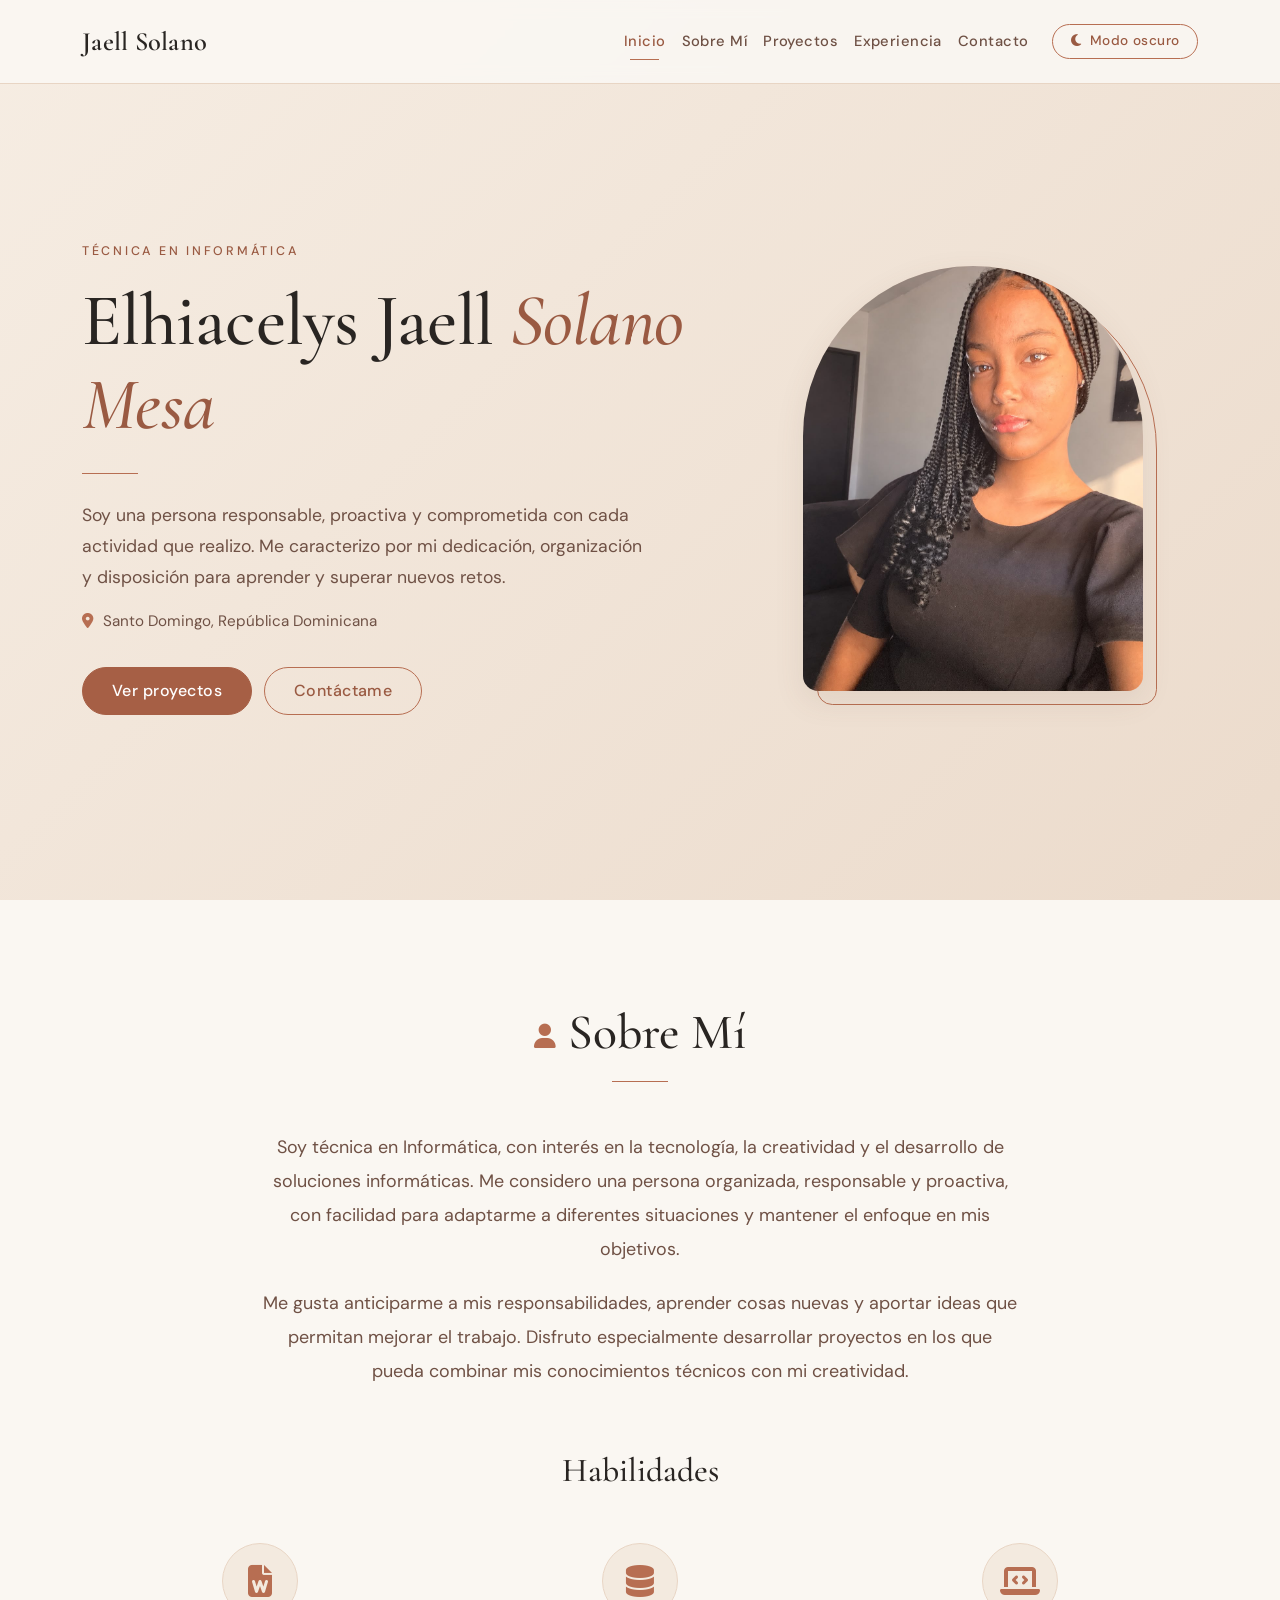
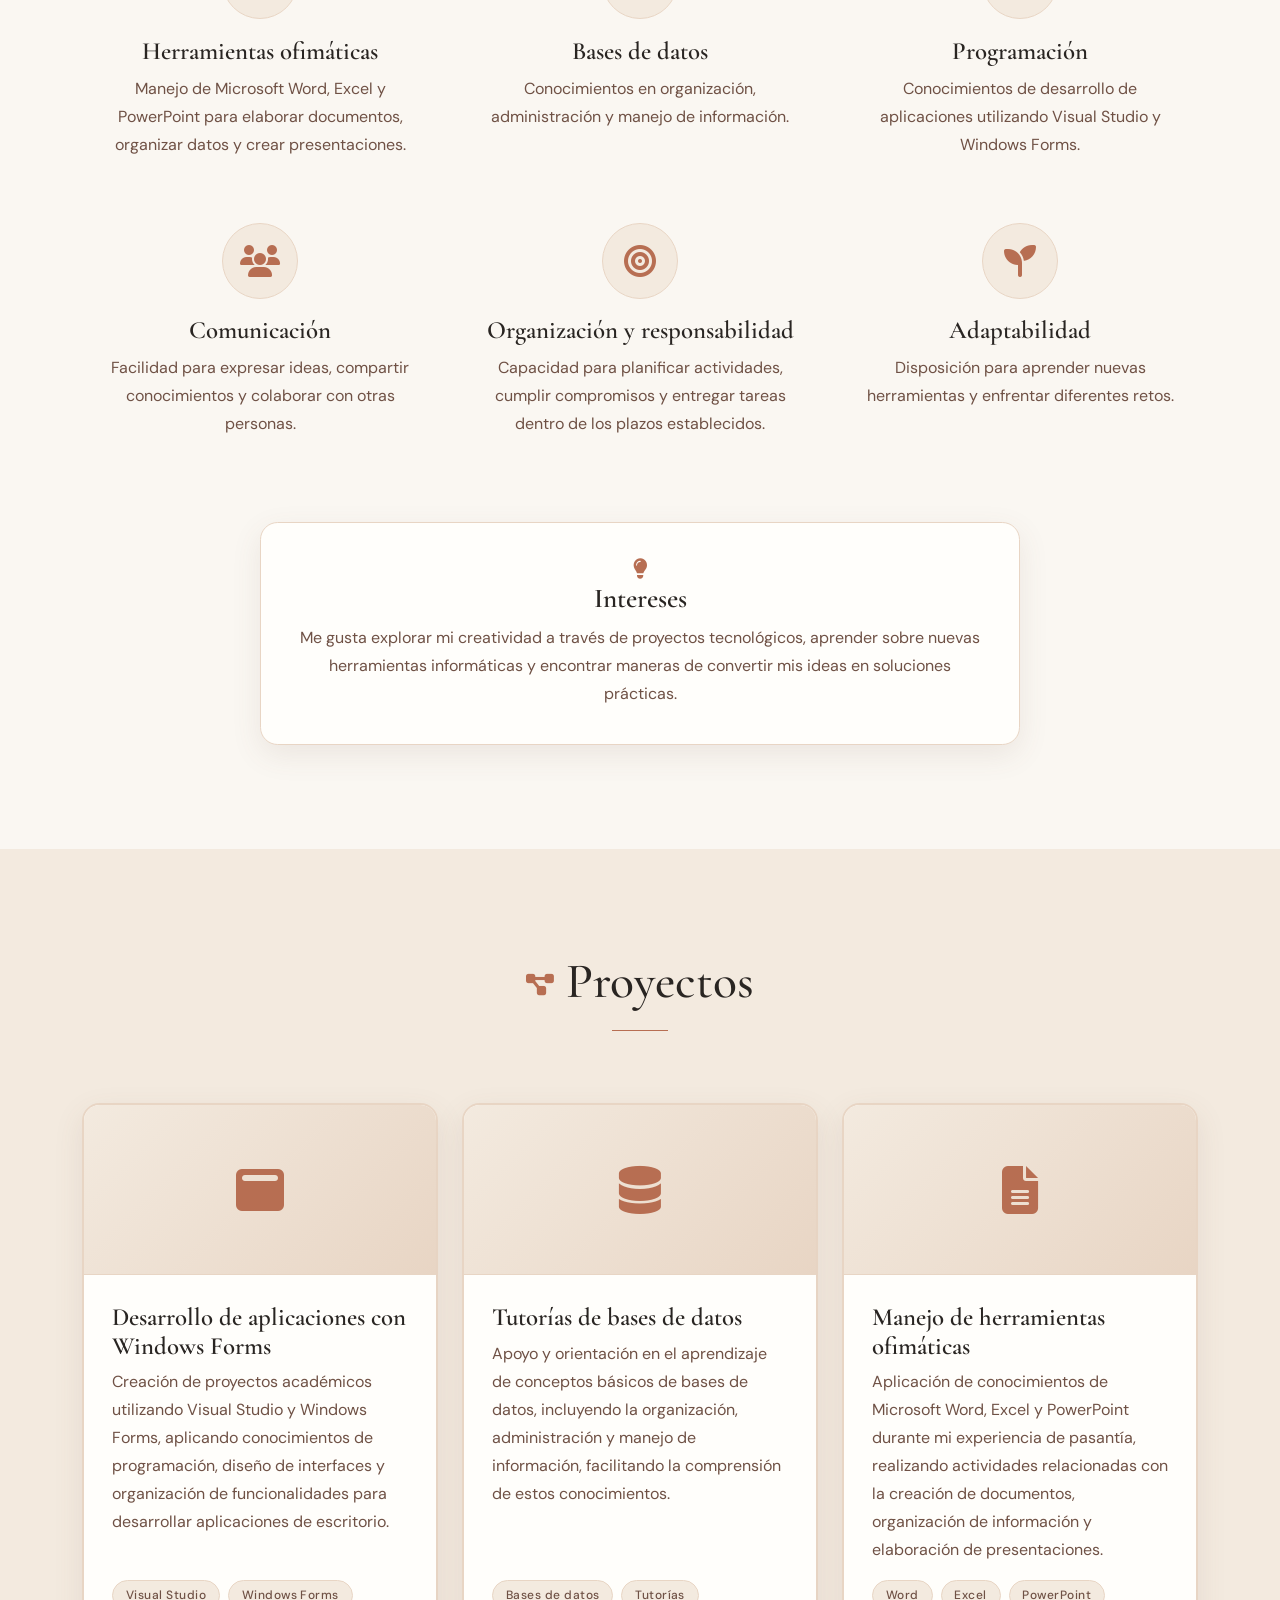
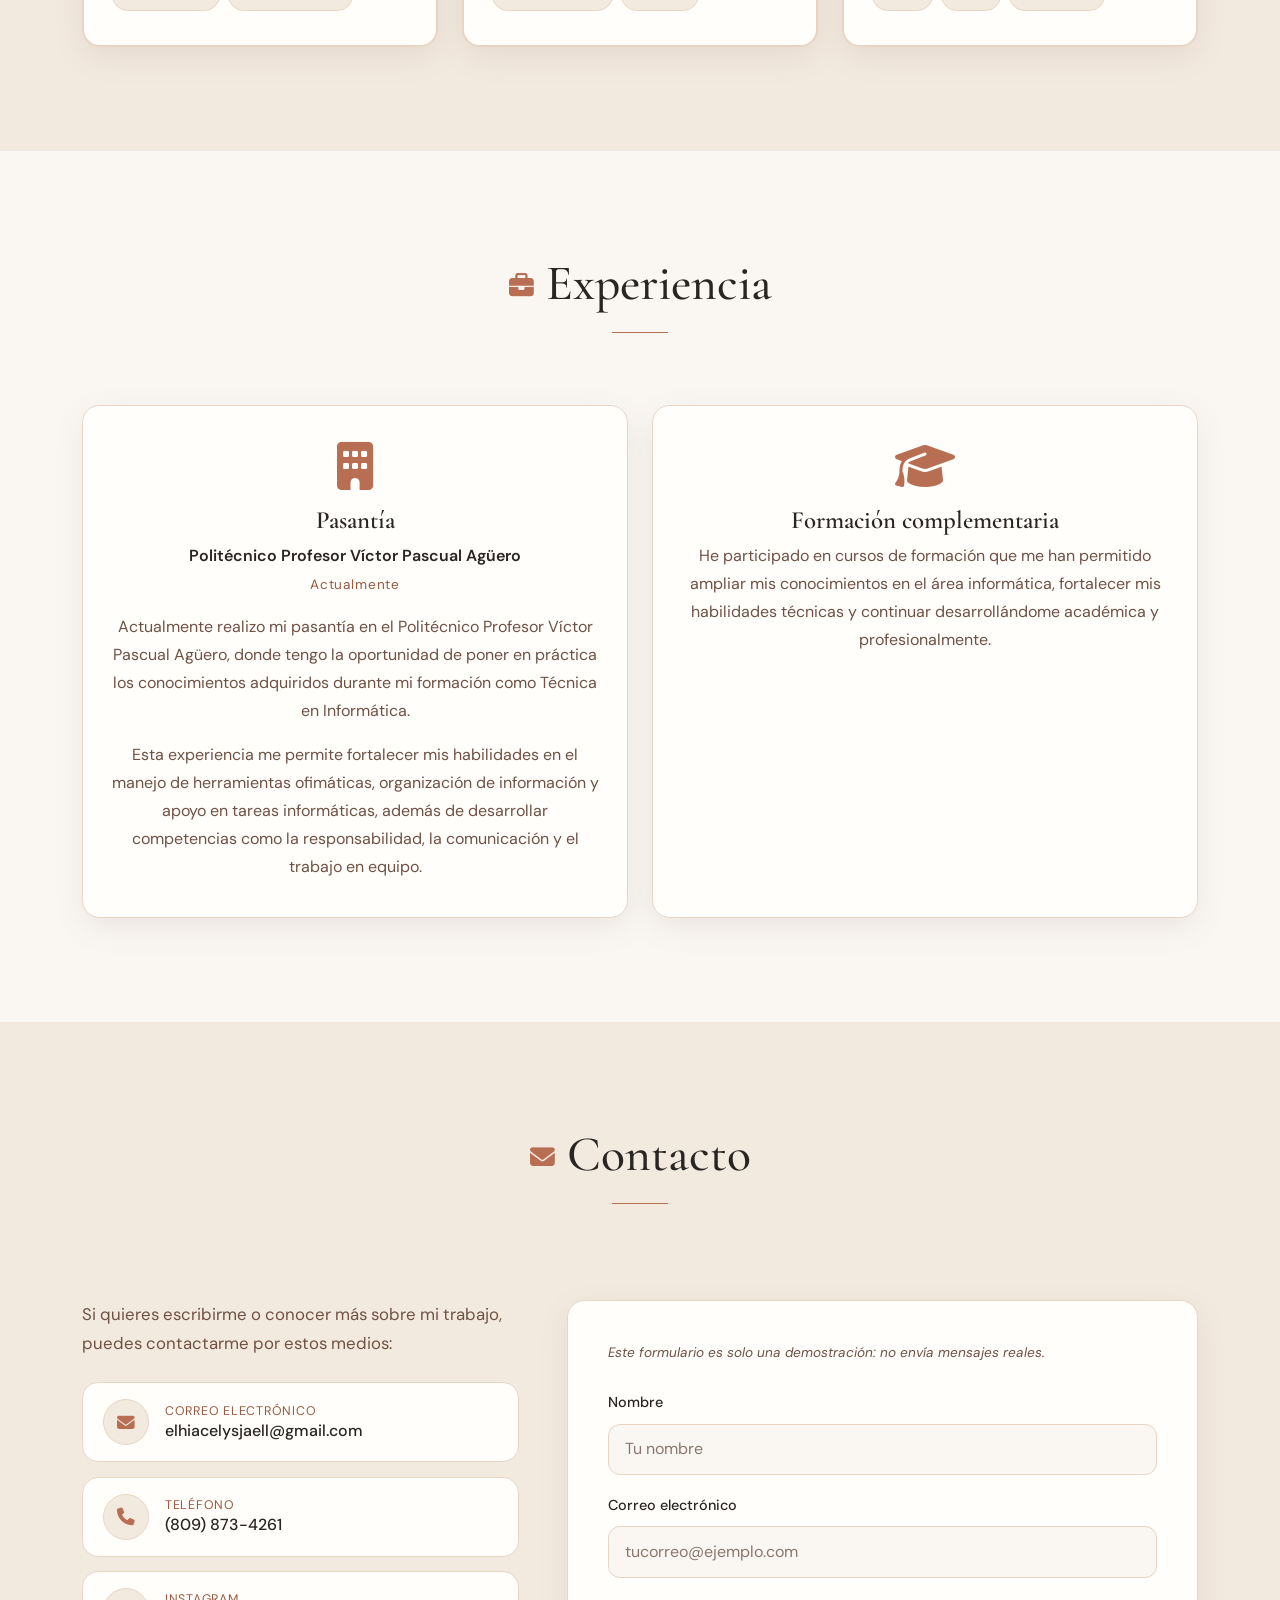
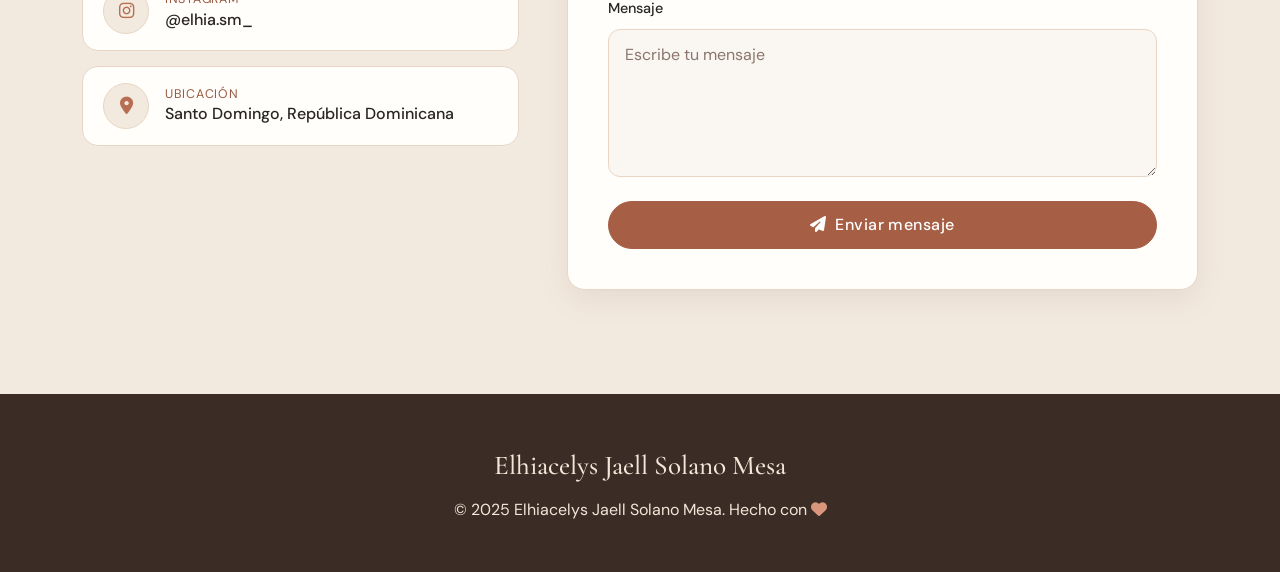
==== index.html @ 8a250f87 "Add files via upload" ====
<!DOCTYPE html>
<html lang="es">
  <head>
    <meta charset="UTF-8" />
    <meta name="viewport" content="width=device-width, initial-scale=1" />
    <title>Elhiacelys Jaell Solano Mesa | Técnica en Informática</title>
    <meta
      name="description"
      content="Portafolio de Elhiacelys Jaell Solano Mesa, Técnica en Informática de Santo Domingo, República Dominicana. Conoce mis habilidades, proyectos y experiencia."
    />
    <meta
      name="keywords"
      content="Elhiacelys Jaell Solano Mesa, Técnica en Informática, portafolio, Santo Domingo, República Dominicana, ofimática, bases de datos, Windows Forms"
    />
    <meta name="author" content="Elhiacelys Jaell Solano Mesa" />
    <meta name="theme-color" content="#FAF7F2" id="themeColorMeta" />
    <meta
      property="og:title"
      content="Elhiacelys Jaell Solano Mesa | Técnica en Informática"
    />
    <meta
      property="og:description"
      content="Mi portafolio: habilidades, proyectos y experiencia en Informática."
    />
    <meta property="og:type" content="website" />
    <meta property="og:locale" content="es_DO" />
    <link
      rel="icon"
      href="data:image/svg+xml,<svg xmlns=%22http://www.w3.org/2000/svg%22 viewBox=%220 0 100 100%22><text y=%22.9em%22 font-size=%2290%22> </text></svg>"
    />

    <!-- Google Fonts: Cormorant Garamond (títulos) y DM Sans (textos) -->
    <link rel="preconnect" href="https://fonts.googleapis.com" />
    <link rel="preconnect" href="https://fonts.gstatic.com" crossorigin />
    <link
      href="https://fonts.googleapis.com/css2?family=Cormorant+Garamond:ital,wght@0,400;0,500;0,600;0,700;1,400;1,500&family=DM+Sans:wght@400;500;600&display=swap"
      rel="stylesheet"
    />

    <!-- Bootstrap 5.3.3 -->
    <link
      href="https://cdn.jsdelivr.net/npm/bootstrap@5.3.3/dist/css/bootstrap.min.css"
      rel="stylesheet"
    />
    <!-- Font Awesome 6.5.1 -->
    <link
      rel="stylesheet"
      href="https://cdnjs.cloudflare.com/ajax/libs/font-awesome/6.5.1/css/all.min.css"
    />
    <!-- Estilos propios -->
    <link rel="stylesheet" href="style.css" />
  </head>
  <body>
    <a class="skip-link" href="#contenido">Saltar al contenido</a>

    <!-- NAVBAR -->
    <nav
      class="navbar navbar-expand-lg bg-light fixed-top"
      aria-label="Navegación principal"
    >
      <div class="container">
        <a class="navbar-brand" href="#inicio">Jaell Solano</a>
        <button
          class="navbar-toggler"
          type="button"
          data-bs-toggle="collapse"
          data-bs-target="#menuPrincipal"
          aria-controls="menuPrincipal"
          aria-expanded="false"
          aria-label="Abrir o cerrar el menú"
        >
          <span class="navbar-toggler-icon"></span>
        </button>
        <div class="collapse navbar-collapse" id="menuPrincipal">
          <ul class="navbar-nav ms-auto align-items-lg-center">
            <li class="nav-item">
              <a class="nav-link" href="#inicio">Inicio</a>
            </li>
            <li class="nav-item">
              <a class="nav-link" href="#sobre-mi">Sobre Mí</a>
            </li>
            <li class="nav-item">
              <a class="nav-link" href="#proyectos">Proyectos</a>
            </li>
            <li class="nav-item">
              <a class="nav-link" href="#experiencia">Experiencia</a>
            </li>
            <li class="nav-item">
              <a class="nav-link" href="#contacto">Contacto</a>
            </li>
            <li class="nav-item ms-lg-3 mt-2 mt-lg-0">
              <button
                id="themeToggle"
                class="btn btn-outline-primary btn-sm"
                type="button"
                aria-label="Cambiar entre modo claro y oscuro"
                aria-pressed="false"
              >
                <i class="fa-solid fa-moon" aria-hidden="true"></i>
                <span class="ms-1" id="themeToggleText">Modo oscuro</span>
              </button>
            </li>
          </ul>
        </div>
      </div>
    </nav>

    <main id="contenido">
      <!-- INICIO -->
      <header id="inicio" class="hero vh-100 d-flex align-items-center">
        <div class="container">
          <div class="row align-items-center gy-5">
            <div class="col-lg-7 order-2 order-lg-1 text-center text-lg-start">
              <p class="eyebrow fade-in-up">Técnica en Informática</p>
              <h1 class="hero-title fade-in-up delay-1">
                Elhiacelys Jaell <span class="title-accent">Solano Mesa</span>
              </h1>
              <span
                class="divider fade-in-up delay-1"
                aria-hidden="true"
              ></span>
              <p class="hero-text fade-in-up delay-2">
                Soy una persona responsable, proactiva y comprometida con cada
                actividad que realizo. Me caracterizo por mi dedicación,
                organización y disposición para aprender y superar nuevos retos.
              </p>
              <p class="hero-location fade-in-up delay-2">
                <i
                  class="fa-solid fa-location-dot text-primary"
                  aria-hidden="true"
                ></i>
                Santo Domingo, República Dominicana
              </p>
              <div class="hero-actions fade-in-up delay-3">
                <a href="#proyectos" class="btn btn-primary">Ver proyectos</a>
                <a href="#contacto" class="btn btn-outline-primary"
                  >Contáctame</a
                >
              </div>
            </div>
            <div
              class="col-lg-5 order-1 order-lg-2 d-flex justify-content-center"
            >
              <div class="photo-frame fade-in-up delay-1">
                <img
                  src="mi-foto.png"
                  alt="Fotografía de Elhiacelys Jaell Solano Mesa, Técnica en Informática"
                  class="hero-photo"
                  fetchpriority="high"
                />
              </div>
            </div>
          </div>
        </div>
      </header>

      <!-- SOBRE MÍ -->
      <section
        id="sobre-mi"
        class="section bg-light"
        aria-labelledby="titulo-sobre-mi"
      >
        <div class="container">
          <div class="section-head text-center reveal">
            <h2 id="titulo-sobre-mi" class="section-title">
              <i
                class="fa-solid fa-user title-icon text-primary"
                aria-hidden="true"
              ></i
              >Sobre Mí
            </h2>
            <span class="divider mx-auto" aria-hidden="true"></span>
          </div>

          <div class="about-text text-center mx-auto reveal">
            <p>
              Soy técnica en Informática, con interés en la tecnología, la
              creatividad y el desarrollo de soluciones informáticas. Me
              considero una persona organizada, responsable y proactiva, con
              facilidad para adaptarme a diferentes situaciones y mantener el
              enfoque en mis objetivos.
            </p>
            <p class="mb-0">
              Me gusta anticiparme a mis responsabilidades, aprender cosas
              nuevas y aportar ideas que permitan mejorar el trabajo. Disfruto
              especialmente desarrollar proyectos en los que pueda combinar mis
              conocimientos técnicos con mi creatividad.
            </p>
          </div>

          <h3 class="subsection-title text-center reveal">Habilidades</h3>
          <div class="row g-4">
            <div class="col-md-6 col-lg-4 reveal">
              <div class="feature text-center">
                <span class="feature-icon"
                  ><i
                    class="fa-solid fa-file-word fa-2x text-primary"
                    aria-hidden="true"
                  ></i
                ></span>
                <h4 class="feature-title">Herramientas ofimáticas</h4>
                <p>
                  Manejo de Microsoft Word, Excel y PowerPoint para elaborar
                  documentos, organizar datos y crear presentaciones.
                </p>
              </div>
            </div>
            <div class="col-md-6 col-lg-4 reveal d1">
              <div class="feature text-center">
                <span class="feature-icon"
                  ><i
                    class="fa-solid fa-database fa-2x text-primary"
                    aria-hidden="true"
                  ></i
                ></span>
                <h4 class="feature-title">Bases de datos</h4>
                <p>
                  Conocimientos en organización, administración y manejo de
                  información.
                </p>
              </div>
            </div>
            <div class="col-md-6 col-lg-4 reveal d2">
              <div class="feature text-center">
                <span class="feature-icon"
                  ><i
                    class="fa-solid fa-laptop-code fa-2x text-primary"
                    aria-hidden="true"
                  ></i
                ></span>
                <h4 class="feature-title">Programación</h4>
                <p>
                  Conocimientos de desarrollo de aplicaciones utilizando Visual
                  Studio y Windows Forms.
                </p>
              </div>
            </div>
            <div class="col-md-6 col-lg-4 reveal">
              <div class="feature text-center">
                <span class="feature-icon"
                  ><i
                    class="fa-solid fa-users fa-2x text-primary"
                    aria-hidden="true"
                  ></i
                ></span>
                <h4 class="feature-title">Comunicación</h4>
                <p>
                  Facilidad para expresar ideas, compartir conocimientos y
                  colaborar con otras personas.
                </p>
              </div>
            </div>
            <div class="col-md-6 col-lg-4 reveal d1">
              <div class="feature text-center">
                <span class="feature-icon"
                  ><i
                    class="fa-solid fa-bullseye fa-2x text-primary"
                    aria-hidden="true"
                  ></i
                ></span>
                <h4 class="feature-title">Organización y responsabilidad</h4>
                <p>
                  Capacidad para planificar actividades, cumplir compromisos y
                  entregar tareas dentro de los plazos establecidos.
                </p>
              </div>
            </div>
            <div class="col-md-6 col-lg-4 reveal d2">
              <div class="feature text-center">
                <span class="feature-icon"
                  ><i
                    class="fa-solid fa-seedling fa-2x text-primary"
                    aria-hidden="true"
                  ></i
                ></span>
                <h4 class="feature-title">Adaptabilidad</h4>
                <p>
                  Disposición para aprender nuevas herramientas y enfrentar
                  diferentes retos.
                </p>
              </div>
            </div>
          </div>

          <div class="interests mx-auto text-center reveal">
            <i
              class="fa-solid fa-lightbulb fa-lg text-primary mb-2"
              aria-hidden="true"
            ></i>
            <h3 class="interests-title">Intereses</h3>
            <p class="mb-0">
              Me gusta explorar mi creatividad a través de proyectos
              tecnológicos, aprender sobre nuevas herramientas informáticas y
              encontrar maneras de convertir mis ideas en soluciones prácticas.
            </p>
          </div>
        </div>
      </section>

      <!-- PROYECTOS -->
      <section
        id="proyectos"
        class="section bg-white"
        aria-labelledby="titulo-proyectos"
      >
        <div class="container">
          <div class="section-head text-center reveal">
            <h2 id="titulo-proyectos" class="section-title">
              <i
                class="fa-solid fa-diagram-project title-icon text-primary"
                aria-hidden="true"
              ></i
              >Proyectos
            </h2>
            <span class="divider mx-auto" aria-hidden="true"></span>
          </div>
          <div class="row g-4 mt-2">
            <div class="col-md-6 col-lg-4 reveal">
              <article class="card project-card h-100">
                <div class="project-visual" aria-hidden="true">
                  <i class="fa-solid fa-window-maximize fa-3x text-primary"></i>
                </div>
                <div class="card-body d-flex flex-column">
                  <h3 class="card-title">
                    Desarrollo de aplicaciones con Windows Forms
                  </h3>
                  <p class="card-text">
                    Creación de proyectos académicos utilizando Visual Studio y
                    Windows Forms, aplicando conocimientos de programación,
                    diseño de interfaces y organización de funcionalidades para
                    desarrollar aplicaciones de escritorio.
                  </p>
                  <p class="mb-0 mt-auto">
                    <span class="tech-badge">Visual Studio</span>
                    <span class="tech-badge">Windows Forms</span>
                  </p>
                </div>
              </article>
            </div>
            <div class="col-md-6 col-lg-4 reveal d1">
              <article class="card project-card h-100">
                <div class="project-visual" aria-hidden="true">
                  <i class="fa-solid fa-database fa-3x text-primary"></i>
                </div>
                <div class="card-body d-flex flex-column">
                  <h3 class="card-title">Tutorías de bases de datos</h3>
                  <p class="card-text">
                    Apoyo y orientación en el aprendizaje de conceptos básicos
                    de bases de datos, incluyendo la organización,
                    administración y manejo de información, facilitando la
                    comprensión de estos conocimientos.
                  </p>
                  <p class="mb-0 mt-auto">
                    <span class="tech-badge">Bases de datos</span>
                    <span class="tech-badge">Tutorías</span>
                  </p>
                </div>
              </article>
            </div>
            <div class="col-md-6 col-lg-4 reveal d2">
              <article class="card project-card h-100">
                <div class="project-visual" aria-hidden="true">
                  <i class="fa-solid fa-file-lines fa-3x text-primary"></i>
                </div>
                <div class="card-body d-flex flex-column">
                  <h3 class="card-title">Manejo de herramientas ofimáticas</h3>
                  <p class="card-text">
                    Aplicación de conocimientos de Microsoft Word, Excel y
                    PowerPoint durante mi experiencia de pasantía, realizando
                    actividades relacionadas con la creación de documentos,
                    organización de información y elaboración de presentaciones.
                  </p>
                  <p class="mb-0 mt-auto">
                    <span class="tech-badge">Word</span>
                    <span class="tech-badge">Excel</span>
                    <span class="tech-badge">PowerPoint</span>
                  </p>
                </div>
              </article>
            </div>
          </div>
        </div>
      </section>

      <!-- EXPERIENCIA -->
      <section
        id="experiencia"
        class="section bg-light"
        aria-labelledby="titulo-experiencia"
      >
        <div class="container">
          <div class="section-head text-center reveal">
            <h2 id="titulo-experiencia" class="section-title">
              <i
                class="fa-solid fa-briefcase title-icon text-primary"
                aria-hidden="true"
              ></i
              >Experiencia
            </h2>
            <span class="divider mx-auto" aria-hidden="true"></span>
          </div>
          <div class="row g-4 mt-2 justify-content-center">
            <div class="col-md-6 reveal">
              <article class="card exp-card h-100 text-center">
                <div class="card-body">
                  <i
                    class="fa-solid fa-building fa-3x text-primary mb-3"
                    aria-hidden="true"
                  ></i>
                  <h3 class="card-title">Pasantía</h3>
                  <p class="exp-company">
                    Politécnico Profesor Víctor Pascual Agüero
                  </p>
                  <p class="exp-date">Actualmente</p>
                  <p class="card-text">
                    Actualmente realizo mi pasantía en el Politécnico Profesor
                    Víctor Pascual Agüero, donde tengo la oportunidad de poner
                    en práctica los conocimientos adquiridos durante mi
                    formación como Técnica en Informática.
                  </p>
                  <p class="card-text mb-0">
                    Esta experiencia me permite fortalecer mis habilidades en el
                    manejo de herramientas ofimáticas, organización de
                    información y apoyo en tareas informáticas, además de
                    desarrollar competencias como la responsabilidad, la
                    comunicación y el trabajo en equipo.
                  </p>
                </div>
              </article>
            </div>
            <div class="col-md-6 reveal d1">
              <article class="card exp-card h-100 text-center">
                <div class="card-body">
                  <i
                    class="fa-solid fa-graduation-cap fa-3x text-primary mb-3"
                    aria-hidden="true"
                  ></i>
                  <h3 class="card-title">Formación complementaria</h3>
                  <p class="card-text mb-0">
                    He participado en cursos de formación que me han permitido
                    ampliar mis conocimientos en el área informática, fortalecer
                    mis habilidades técnicas y continuar desarrollándome
                    académica y profesionalmente.
                  </p>
                </div>
              </article>
            </div>
          </div>
        </div>
      </section>

      <!-- CONTACTO -->
      <section
        id="contacto"
        class="section bg-white"
        aria-labelledby="titulo-contacto"
      >
        <div class="container">
          <div class="section-head text-center reveal">
            <h2 id="titulo-contacto" class="section-title">
              <i
                class="fa-solid fa-envelope title-icon text-primary"
                aria-hidden="true"
              ></i
              >Contacto
            </h2>
            <span class="divider mx-auto" aria-hidden="true"></span>
          </div>
          <div class="row g-5 mt-2 align-items-start">
            <div class="col-lg-5 reveal">
              <p class="contact-intro">
                Si quieres escribirme o conocer más sobre mi trabajo, puedes
                contactarme por estos medios:
              </p>
              <ul class="contact-list list-unstyled">
                <li>
                  <a
                    class="contact-item"
                    href="mailto:elhiacelysjaell@gmail.com"
                  >
                    <span class="contact-icon"
                      ><i
                        class="fa-solid fa-envelope text-primary"
                        aria-hidden="true"
                      ></i
                    ></span>
                    <span class="contact-text">
                      <small>Correo electrónico</small>
                      <strong>elhiacelysjaell@gmail.com</strong>
                    </span>
                  </a>
                </li>
                <li>
                  <a class="contact-item" href="tel:+18098734261">
                    <span class="contact-icon"
                      ><i
                        class="fa-solid fa-phone text-primary"
                        aria-hidden="true"
                      ></i
                    ></span>
                    <span class="contact-text">
                      <small>Teléfono</small>
                      <strong>(809) 873-4261</strong>
                    </span>
                  </a>
                </li>
                <li>
                  <a
                    class="contact-item"
                    href="https://www.instagram.com/elhia.sm_/"
                    target="_blank"
                    rel="noopener noreferrer"
                    aria-label="Instagram @elhia.sm_ (se abre en una pestaña nueva)"
                  >
                    <span class="contact-icon"
                      ><i
                        class="fa-brands fa-instagram text-primary"
                        aria-hidden="true"
                      ></i
                    ></span>
                    <span class="contact-text">
                      <small>Instagram</small>
                      <strong>@elhia.sm_</strong>
                    </span>
                  </a>
                </li>
                <li>
                  <div class="contact-item contact-static">
                    <span class="contact-icon"
                      ><i
                        class="fa-solid fa-location-dot text-primary"
                        aria-hidden="true"
                      ></i
                    ></span>
                    <span class="contact-text">
                      <small>Ubicación</small>
                      <strong>Santo Domingo, República Dominicana</strong>
                    </span>
                  </div>
                </li>
              </ul>
            </div>

            <div class="col-lg-7 reveal d1">
              <form
                id="contactForm"
                class="card form-card"
                novalidate
                aria-label="Formulario de contacto de demostración"
              >
                <p class="form-note">
                  Este formulario es solo una demostración: no envía mensajes
                  reales.
                </p>
                <div class="mb-3">
                  <label for="nombre" class="form-label">Nombre</label>
                  <input
                    type="text"
                    class="form-control"
                    id="nombre"
                    name="nombre"
                    placeholder="Tu nombre"
                    autocomplete="name"
                    required
                  />
                  <div class="invalid-feedback">
                    Por favor, escribe tu nombre.
                  </div>
                </div>
                <div class="mb-3">
                  <label for="correo" class="form-label"
                    >Correo electrónico</label
                  >
                  <input
                    type="email"
                    class="form-control"
                    id="correo"
                    name="correo"
                    placeholder="tucorreo@ejemplo.com"
                    autocomplete="email"
                    required
                  />
                  <div class="invalid-feedback">
                    Por favor, escribe un correo válido.
                  </div>
                </div>
                <div class="mb-4">
                  <label for="mensaje" class="form-label">Mensaje</label>
                  <textarea
                    class="form-control"
                    id="mensaje"
                    name="mensaje"
                    rows="5"
                    placeholder="Escribe tu mensaje"
                    required
                  ></textarea>
                  <div class="invalid-feedback">
                    Por favor, escribe tu mensaje.
                  </div>
                </div>
                <button type="submit" class="btn btn-primary w-100">
                  <i
                    class="fa-solid fa-paper-plane me-1"
                    aria-hidden="true"
                  ></i>
                  Enviar mensaje
                </button>
                <div
                  id="formMessage"
                  class="alert alert-success mt-3 mb-0 d-none"
                  role="status"
                  aria-live="polite"
                ></div>
              </form>
            </div>
          </div>
        </div>
      </section>
    </main>

    <!-- FOOTER -->
    <footer class="site-footer text-center">
      <div class="container">
        <p class="footer-brand">Elhiacelys Jaell Solano Mesa</p>
        <p class="mb-0">
          © 2025 Elhiacelys Jaell Solano Mesa. Hecho con
          <i class="fa-solid fa-heart" aria-label="amor"></i>
        </p>
      </div>
    </footer>

    <!-- Bootstrap JS y script propio -->
    <script src="https://cdn.jsdelivr.net/npm/bootstrap@5.3.3/dist/js/bootstrap.bundle.min.js"></script>
    <script src="script.js"></script>
  </body>
</html>
---- style.css ----
/* =========================================================
   VARIABLES  (paleta terracota, beige, marfil, café y oscuro)
   ========================================================= */
:root {
    /* Variables originales (se conservan) */
    --primary-color: #B76E52;
    --bg-light: #FAF7F2;
    --text-light: #6F5145;
    --bg-dark: #292522;
    --text-dark: #FAF7F2;

    /* Paleta */
    --terracota: #B76E52;
    --terracota-btn: #A65F45;
    --terracota-hover: #8E4F38;
    --terracota-soft: #D9967B;
    --beige: #E8D5C4;
    --beige-soft: #F3EADF;
    --marfil: #FAF7F2;
    --cafe: #6F5145;
    --oscuro: #292522;
    --card-dark: #3A302B;
    --footer-bg: #3B2C25;
    --crema: #F3E6D8;

    /* Tipografías */
    --font-title: 'Cormorant Garamond', Georgia, 'Times New Roman', serif;
    --font-body: 'DM Sans', system-ui, -apple-system, 'Segoe UI', sans-serif;

    /* Colores por tema (modo claro) */
    --page-bg: var(--marfil);
    --alt-bg: var(--beige-soft);
    --card-bg: #FFFEFB;
    --card-border: var(--beige);
    --heading: var(--oscuro);
    --text: var(--cafe);
    --accent-text: #9A5A42;
    --focus: #A65F45;
    --nav-bg: rgba(250, 247, 242, 0.92);
    --shadow: 0 10px 30px rgba(111, 81, 69, 0.10);
    --shadow-hover: 0 18px 40px rgba(111, 81, 69, 0.18);
    --hero-1: #FAF7F2;
    --hero-2: #EFDFD0;
    --hero-3: #E8D5C4;
    --hero-4: #F6EDE3;

    /* Ajuste del color primario de Bootstrap */
    --bs-primary: #B76E52;
    --bs-primary-rgb: 183, 110, 82;
    --bs-link-color: #9A5A42;
    --bs-link-color-rgb: 154, 90, 66;
}

/* Modo oscuro: solo cambian los valores de las variables */
body.dark {
    --page-bg: var(--oscuro);
    --alt-bg: #2F2A26;
    --card-bg: var(--card-dark);
    --card-border: rgba(232, 213, 196, 0.16);
    --heading: #FAF7F2;
    --text: #E4D7CB;
    --accent-text: var(--terracota-soft);
    --focus: #D9967B;
    --nav-bg: rgba(41, 37, 34, 0.92);
    --shadow: 0 10px 30px rgba(0, 0, 0, 0.35);
    --shadow-hover: 0 18px 40px rgba(0, 0, 0, 0.5);
    --hero-1: #292522;
    --hero-2: #342B27;
    --hero-3: #3A302B;
    --hero-4: #2D2724;
    --bs-primary-rgb: 217, 150, 123;
    --bs-link-color-rgb: 217, 150, 123;
}

/* =========================================================
   BASE
   ========================================================= */
html {
    scroll-behavior: smooth;
}

body {
    font-family: var(--font-body);
    font-size: 1rem;
    line-height: 1.75;
    background: var(--page-bg);
    color: var(--text);
    transition: background 0.3s ease, color 0.3s ease;
    -webkit-font-smoothing: antialiased;
}

h1, h2, h3, h4, h5, h6 {
    font-family: var(--font-title);
    color: var(--heading);
    font-weight: 500;
    line-height: 1.15;
    transition: color 0.3s ease;
}

p {
    color: var(--text);
}

a {
    color: var(--accent-text);
}

.section {
    padding: 6.5rem 0;
    scroll-margin-top: 70px;
    transition: background 0.3s ease, color 0.3s ease;
}

.bg-light {
    background-color: var(--page-bg) !important;
}

.bg-white {
    background-color: var(--alt-bg) !important;
}

/* Saltar al contenido (accesibilidad) */
.skip-link {
    position: absolute;
    top: -60px;
    left: 1rem;
    z-index: 2000;
    padding: 0.6rem 1rem;
    border-radius: 0.5rem;
    background: var(--terracota-btn);
    color: #fff;
    text-decoration: none;
    transition: top 0.3s ease;
}

.skip-link:focus {
    top: 1rem;
}

/* Focus visible */
a:focus-visible,
button:focus-visible,
input:focus-visible,
textarea:focus-visible {
    outline: 2px solid var(--focus);
    outline-offset: 3px;
}

/* =========================================================
   DETALLES REUTILIZABLES
   ========================================================= */
.divider {
    display: block;
    width: 56px;
    height: 1px;
    background: var(--terracota);
    margin: 1.25rem 0;
}

.section-head {
    margin-bottom: 3rem;
}

.section-title {
    font-size: clamp(2.2rem, 4.5vw, 3.1rem);
    font-weight: 500;
    margin-bottom: 0;
}

.title-icon {
    font-size: 0.5em;
    margin-right: 0.75rem;
    vertical-align: middle;
    position: relative;
    top: -0.1em;
}

.subsection-title {
    font-size: clamp(1.7rem, 3vw, 2.1rem);
    font-weight: 500;
    margin: 4rem 0 2rem;
}

.eyebrow {
    text-transform: uppercase;
    letter-spacing: 0.22em;
    font-size: 0.78rem;
    font-weight: 500;
    color: var(--accent-text);
    margin-bottom: 1rem;
}

/* =========================================================
   BOTONES
   ========================================================= */
.btn {
    font-family: var(--font-body);
    font-weight: 500;
    letter-spacing: 0.03em;
    border-radius: 50rem;
    padding: 0.7rem 1.8rem;
    transition: background-color 0.3s ease, color 0.3s ease, border-color 0.3s ease, transform 0.3s ease, box-shadow 0.3s ease;
}

.btn-sm {
    padding: 0.4rem 1.1rem;
    font-size: 0.85rem;
}

.btn-primary {
    --bs-btn-color: #fff;
    --bs-btn-bg: var(--terracota-btn);
    --bs-btn-border-color: var(--terracota-btn);
    --bs-btn-hover-color: #fff;
    --bs-btn-hover-bg: var(--terracota-hover);
    --bs-btn-hover-border-color: var(--terracota-hover);
    --bs-btn-active-color: #fff;
    --bs-btn-active-bg: var(--terracota-hover);
    --bs-btn-active-border-color: var(--terracota-hover);
    --bs-btn-focus-shadow-rgb: 183, 110, 82;
}

.btn-primary:hover {
    transform: translateY(-2px);
    box-shadow: 0 8px 18px rgba(166, 95, 69, 0.28);
}

.btn-outline-primary {
    --bs-btn-color: var(--accent-text);
    --bs-btn-border-color: var(--terracota);
    --bs-btn-hover-color: #fff;
    --bs-btn-hover-bg: var(--terracota-btn);
    --bs-btn-hover-border-color: var(--terracota-btn);
    --bs-btn-active-color: #fff;
    --bs-btn-active-bg: var(--terracota-hover);
    --bs-btn-active-border-color: var(--terracota-hover);
    --bs-btn-focus-shadow-rgb: 183, 110, 82;
}

/* =========================================================
   NAVBAR
   ========================================================= */
.navbar.bg-light {
    background: var(--nav-bg) !important;
    backdrop-filter: blur(8px);
    -webkit-backdrop-filter: blur(8px);
    border-bottom: 1px solid var(--card-border);
    padding: 0.85rem 0;
    transition: background 0.3s ease, border-color 0.3s ease;
    --bs-navbar-color: var(--text);
    --bs-navbar-hover-color: var(--accent-text);
    --bs-navbar-active-color: var(--accent-text);
}

.navbar-brand {
    font-family: var(--font-title);
    font-size: 1.65rem;
    font-weight: 600;
    letter-spacing: 0.01em;
    color: var(--heading);
    transition: color 0.3s ease;
}

.navbar .nav-link {
    position: relative;
    font-family: var(--font-body);
    font-size: 0.92rem;
    font-weight: 500;
    letter-spacing: 0.03em;
    padding: 0.5rem 0.9rem;
    transition: color 0.3s ease;
}

@media (min-width: 992px) {
    .navbar .nav-link::after {
        content: "";
        position: absolute;
        left: 0.9rem;
        right: 0.9rem;
        bottom: 0.15rem;
        height: 1px;
        background: var(--terracota);
        transform: scaleX(0);
        transition: transform 0.3s ease;
    }

    .navbar .nav-link:hover::after,
    .navbar .nav-link.active::after {
        transform: scaleX(1);
    }
}

.navbar-toggler {
    border-color: var(--card-border);
}

.navbar-toggler:focus {
    box-shadow: 0 0 0 0.2rem rgba(183, 110, 82, 0.3);
}

/* =========================================================
   INICIO
   ========================================================= */
.hero {
    background: linear-gradient(-45deg, var(--hero-1), var(--hero-2), var(--hero-3), var(--hero-4));
    background-size: 400% 400%;
    animation: gradientShift 15s ease infinite;
    padding: 6.5rem 0 3rem;
    position: relative;
}

/* vh-100 se conserva, pero permite crecer si el contenido es más alto (móviles) */
.hero.vh-100 {
    height: auto !important;
    min-height: 100vh;
}

.hero-title {
    font-size: clamp(2.6rem, 6vw, 4.6rem);
    font-weight: 500;
    letter-spacing: -0.01em;
    margin-bottom: 0;
}

.title-accent {
    font-style: italic;
    color: var(--accent-text);
}

.hero .divider {
    margin: 1.6rem auto;
}

.hero-text {
    font-size: 1.1rem;
    max-width: 560px;
    margin: 0 auto 1rem;
}

.hero-location {
    font-size: 0.95rem;
    margin-bottom: 2rem;
}

.hero-location i {
    margin-right: 0.35rem;
}

.hero-actions {
    display: flex;
    flex-wrap: wrap;
    gap: 0.75rem;
    justify-content: center;
}

@media (min-width: 992px) {
    .hero .divider { margin-left: 0; }
    .hero-text { margin-left: 0; margin-right: 0; }
    .hero-actions { justify-content: flex-start; }
}

/* Fotografía con marco */
.photo-frame {
    position: relative;
    width: 100%;
    max-width: 340px;
    isolation: isolate;
}

.photo-frame::before {
    content: "";
    position: absolute;
    inset: 0;
    border: 1.5px solid var(--terracota);
    border-radius: 200px 200px 18px 18px;
    transform: translate(14px, 14px);
    z-index: -1;
    transition: transform 0.4s ease;
}

.photo-frame:hover::before {
    transform: translate(8px, 8px);
}

.hero-photo {
    display: block;
    width: 100%;
    aspect-ratio: 4 / 5;
    object-fit: cover;
    object-position: center top;
    border-radius: 200px 200px 18px 18px;
    box-shadow: var(--shadow);
    background: var(--beige);
}

/* Animaciones de entrada */
.fade-in-up {
    animation: fadeInUp 1.5s ease both;
}

.fade-in-up.delay-1 { animation-delay: 0.2s; }
.fade-in-up.delay-2 { animation-delay: 0.4s; }
.fade-in-up.delay-3 { animation-delay: 0.6s; }

@keyframes gradientShift {
    0%   { background-position: 0% 50%; }
    50%  { background-position: 100% 50%; }
    100% { background-position: 0% 50%; }
}

@keyframes fadeInUp {
    from {
        opacity: 0;
        transform: translateY(28px);
    }
    to {
        opacity: 1;
        transform: translateY(0);
    }
}

@keyframes heartbeat {
    0%, 100% { transform: scale(1); }
    14%      { transform: scale(1.012); }
    28%      { transform: scale(1); }
    42%      { transform: scale(1.012); }
    70%      { transform: scale(1); }
}

/* Aparición suave al hacer scroll */
.js .reveal {
    opacity: 0;
    transform: translateY(24px);
    transition: opacity 0.8s ease, transform 0.8s ease;
}

.js .reveal.visible {
    opacity: 1;
    transform: translateY(0);
}

.js .reveal.d1 { transition-delay: 0.12s; }
.js .reveal.d2 { transition-delay: 0.24s; }

/* =========================================================
   SOBRE MÍ
   ========================================================= */
.about-text {
    max-width: 760px;
    font-size: 1.12rem;
    line-height: 1.9;
}

.about-text p {
    margin-bottom: 1.25rem;
}

.feature {
    padding: 1.25rem 1rem;
}

.feature-icon {
    display: inline-flex;
    align-items: center;
    justify-content: center;
    width: 76px;
    height: 76px;
    margin-bottom: 1.1rem;
    border-radius: 50%;
    background: var(--beige-soft);
    border: 1px solid var(--beige);
    transition: background 0.3s ease, border-color 0.3s ease, transform 0.3s ease;
}

.feature:hover .feature-icon {
    transform: translateY(-3px);
}

.feature-title {
    font-size: 1.55rem;
    font-weight: 600;
    margin-bottom: 0.6rem;
}

.feature p {
    max-width: 320px;
    margin: 0 auto;
}

.interests {
    max-width: 760px;
    margin-top: 4rem;
    padding: 2rem 2rem 2.25rem;
    background: var(--card-bg);
    border: 1px solid var(--card-border);
    border-radius: 1.1rem;
    box-shadow: var(--shadow);
    transition: background 0.3s ease, border-color 0.3s ease;
}

.interests-title {
    font-size: 1.7rem;
    font-weight: 600;
    margin-bottom: 0.6rem;
}

/* =========================================================
   TARJETAS (proyectos y experiencia)
   ========================================================= */
.card {
    background: var(--card-bg);
    color: var(--text);
    border: 1px solid var(--card-border);
    border-radius: 1.1rem;
    box-shadow: var(--shadow);
    transition: background 0.3s ease, color 0.3s ease, border-color 0.3s ease, transform 0.4s ease, box-shadow 0.4s ease;
}

.card-title {
    font-family: var(--font-title);
    font-size: 1.55rem;
    font-weight: 600;
    color: var(--heading);
}

.card-body {
    padding: 1.75rem;
}

/* Proyectos: borde de 2px, latido suave y hover con scale(1.05) */
.project-card {
    border: 2px solid var(--card-border);
    overflow: hidden;
    animation: heartbeat 3s ease-in-out infinite;
}

.project-card:hover {
    animation: none;
    transform: scale(1.05);
    border-color: var(--terracota);
    box-shadow: var(--shadow-hover);
}

.project-visual {
    display: flex;
    align-items: center;
    justify-content: center;
    height: 170px;
    background: linear-gradient(135deg, var(--beige-soft), var(--beige));
    border-bottom: 1px solid var(--card-border);
    transition: background 0.3s ease;
}

.tech-badge {
    display: inline-block;
    margin: 0 0.25rem 0.35rem 0;
    padding: 0.25rem 0.8rem;
    font-size: 0.75rem;
    font-weight: 500;
    letter-spacing: 0.04em;
    border-radius: 50rem;
    background: var(--beige-soft);
    color: var(--cafe);
    border: 1px solid var(--beige);
    transition: background 0.3s ease, color 0.3s ease, border-color 0.3s ease;
}

/* Experiencia */
.exp-card:hover {
    transform: translateY(-6px);
    border-color: var(--terracota);
    box-shadow: var(--shadow-hover);
}

.exp-card .card-body {
    padding: 2.25rem 1.75rem;
}

.exp-company {
    font-weight: 600;
    color: var(--heading);
    margin-bottom: 0.15rem;
}

.exp-date {
    font-size: 0.85rem;
    letter-spacing: 0.06em;
    color: var(--accent-text);
    margin-bottom: 1rem;
}

/* =========================================================
   CONTACTO
   ========================================================= */
.contact-intro {
    font-size: 1.05rem;
    margin-bottom: 1.5rem;
}

.contact-list {
    margin: 0;
    padding: 0;
}

.contact-list li + li {
    margin-top: 0.9rem;
}

.contact-item {
    display: flex;
    align-items: center;
    gap: 1rem;
    padding: 1rem 1.25rem;
    background: var(--card-bg);
    border: 1px solid var(--card-border);
    border-radius: 1rem;
    text-decoration: none;
    color: var(--text);
    transition: background 0.3s ease, border-color 0.3s ease, transform 0.3s ease, box-shadow 0.3s ease;
}

a.contact-item:hover {
    transform: translateY(-3px);
    border-color: var(--terracota);
    box-shadow: var(--shadow);
}

.contact-icon {
    flex: 0 0 auto;
    display: inline-flex;
    align-items: center;
    justify-content: center;
    width: 46px;
    height: 46px;
    border-radius: 50%;
    background: var(--beige-soft);
    border: 1px solid var(--beige);
    font-size: 1.1rem;
    transition: background 0.3s ease, border-color 0.3s ease;
}

.contact-text {
    display: flex;
    flex-direction: column;
    min-width: 0;
    line-height: 1.4;
}

.contact-text small {
    font-size: 0.78rem;
    letter-spacing: 0.06em;
    text-transform: uppercase;
    color: var(--accent-text);
}

.contact-text strong {
    font-weight: 500;
    color: var(--heading);
    overflow-wrap: anywhere;
}

.form-card {
    padding: 2.5rem;
}

.form-note {
    font-size: 0.85rem;
    font-style: italic;
    margin-bottom: 1.5rem;
}

.form-label {
    font-size: 0.9rem;
    font-weight: 500;
    color: var(--heading);
}

.form-control {
    font-family: var(--font-body);
    background: var(--page-bg);
    color: var(--heading);
    border: 1px solid var(--card-border);
    border-radius: 0.75rem;
    padding: 0.8rem 1rem;
    transition: background 0.3s ease, color 0.3s ease, border-color 0.3s ease, box-shadow 0.3s ease;
}

.form-control::placeholder {
    color: #8A766C;
}

.form-control:focus {
    background: var(--page-bg);
    color: var(--heading);
    border-color: var(--terracota);
    box-shadow: 0 0 0 0.2rem rgba(183, 110, 82, 0.2);
}

.was-validated .form-control:valid {
    border-color: var(--card-border);
    background-image: none;
    padding-right: 1rem;
}

.alert-success {
    background: var(--beige-soft);
    color: var(--cafe);
    border: 1px solid var(--beige);
    border-radius: 0.75rem;
    text-align: center;
    transition: background 0.3s ease, color 0.3s ease, border-color 0.3s ease;
}

/* =========================================================
   FOOTER
   ========================================================= */
.site-footer {
    background: var(--footer-bg);
    color: var(--crema);
    padding: 3rem 0;
    transition: background 0.3s ease;
}

.site-footer p {
    color: var(--crema);
}

.footer-brand {
    font-family: var(--font-title);
    font-size: 1.7rem;
    font-weight: 500;
    margin-bottom: 0.4rem;
}

.site-footer .fa-heart {
    color: var(--terracota-soft);
}

/* =========================================================
   MODO OSCURO (overrides pedidos + ajustes de legibilidad)
   ========================================================= */
body.dark {
    background: var(--bg-dark);
    color: var(--text-dark);
}

body.dark .bg-light {
    background: var(--bg-dark) !important;
}

body.dark .bg-white {
    background: var(--alt-bg) !important;
}

body.dark .card {
    background: var(--card-dark);
    color: var(--text-dark);
    border-color: var(--card-border);
}

body.dark .project-card {
    border-color: var(--card-border);
}

body.dark .project-card:hover,
body.dark .exp-card:hover {
    border-color: var(--terracota);
}

body.dark .navbar {
    background: var(--nav-bg) !important;
}

body.dark .navbar-brand,
body.dark .nav-link {
    color: var(--text-dark) !important;
}

body.dark .nav-link:hover,
body.dark .nav-link.active {
    color: var(--terracota-soft) !important;
}

body.dark i {
    color: var(--text-dark);
}

body.dark .text-dark {
    color: var(--text-light) !important;
}

body.dark .text-muted {
    color: #CDBFB3 !important;
}

body.dark .navbar-toggler-icon {
    filter: invert(1);
}

body.dark .feature-icon,
body.dark .contact-icon {
    background: rgba(217, 150, 123, 0.10);
    border-color: rgba(217, 150, 123, 0.28);
}

body.dark .project-visual {
    background: linear-gradient(135deg, rgba(217, 150, 123, 0.10), rgba(217, 150, 123, 0.20));
}

body.dark .tech-badge {
    background: rgba(217, 150, 123, 0.12);
    color: #EAD9CB;
    border-color: rgba(217, 150, 123, 0.3);
}

body.dark .interests,
body.dark .contact-item {
    background: var(--card-dark);
    border-color: var(--card-border);
}

body.dark a.contact-item:hover {
    border-color: var(--terracota);
}

body.dark .form-control {
    background: var(--bg-dark);
    color: var(--text-dark);
    border-color: var(--card-border);
}

body.dark .form-control::placeholder {
    color: #A89A90;
}

body.dark .form-control:focus {
    background: var(--bg-dark);
    color: var(--text-dark);
    border-color: var(--terracota-soft);
    box-shadow: 0 0 0 0.2rem rgba(217, 150, 123, 0.25);
}

body.dark .alert-success {
    background: rgba(217, 150, 123, 0.12);
    color: #F3E6D8;
    border-color: rgba(217, 150, 123, 0.35);
}

body.dark .btn-outline-primary i {
    color: inherit;
}

body.dark .btn-primary i {
    color: #fff;
}

body.dark .site-footer {
    background: #1F1B19;
}

body.dark .site-footer .fa-heart {
    color: var(--terracota-soft);
}

/* =========================================================
   RESPONSIVE (máximo 768px)
   ========================================================= */
@media (max-width: 768px) {
    .section {
        padding: 4.25rem 0;
    }

    .section-head {
        margin-bottom: 2rem;
    }

    .subsection-title {
        margin: 3rem 0 1.5rem;
    }

    .hero {
        padding: 6rem 0 2.5rem;
    }

    .photo-frame {
        max-width: 230px;
    }

    .hero-text {
        font-size: 1.02rem;
    }

    .about-text {
        font-size: 1.02rem;
    }

    .project-visual {
        height: 140px;
    }

    .project-card:hover {
        transform: scale(1.02);
    }

    .interests {
        margin-top: 3rem;
        padding: 1.5rem 1.25rem 1.75rem;
    }

    .form-card {
        padding: 1.5rem;
    }

    .navbar-collapse {
        padding: 1rem 0 0.5rem;
    }
}

/* Respeta a quien prefiere menos movimiento */
@media (prefers-reduced-motion: reduce) {
    html {
        scroll-behavior: auto;
    }

    .hero,
    .project-card,
    .fade-in-up {
        animation: none;
    }

    .js .reveal {
        opacity: 1;
        transform: none;
        transition: none;
    }
}
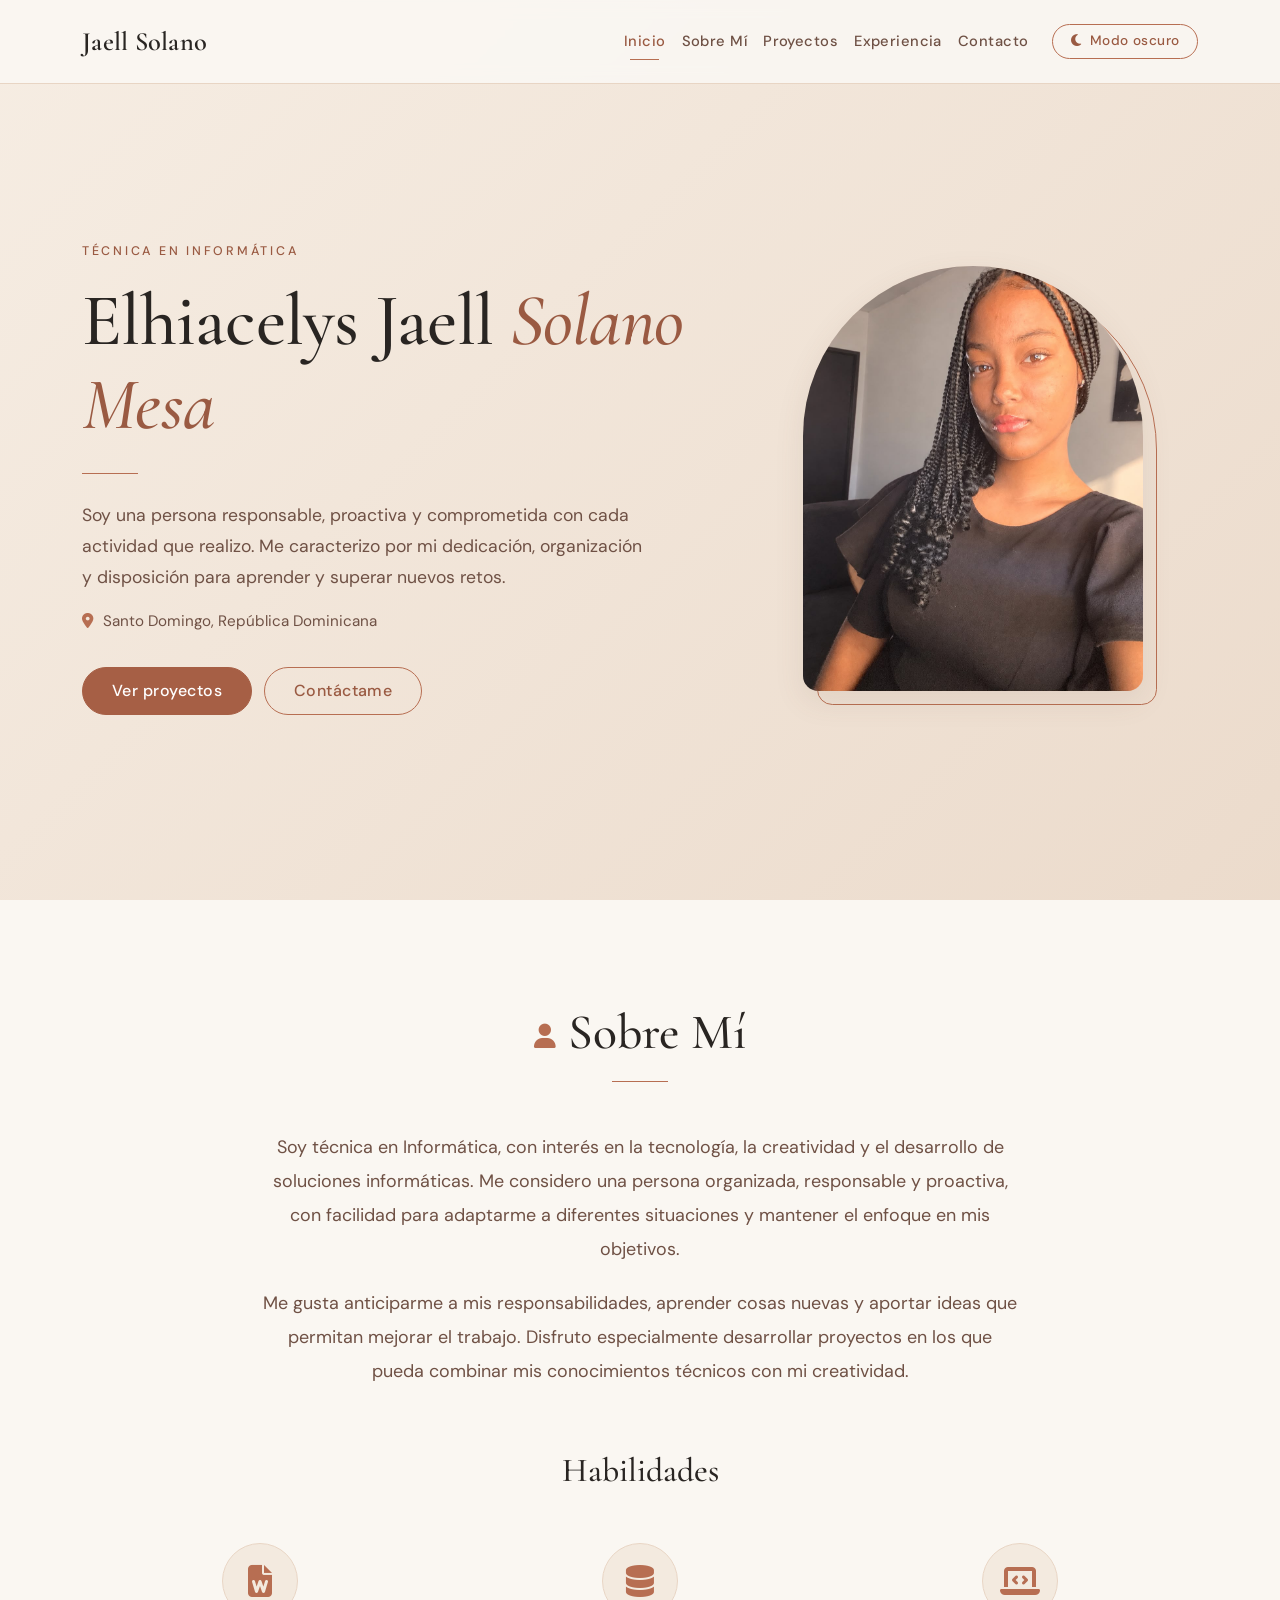
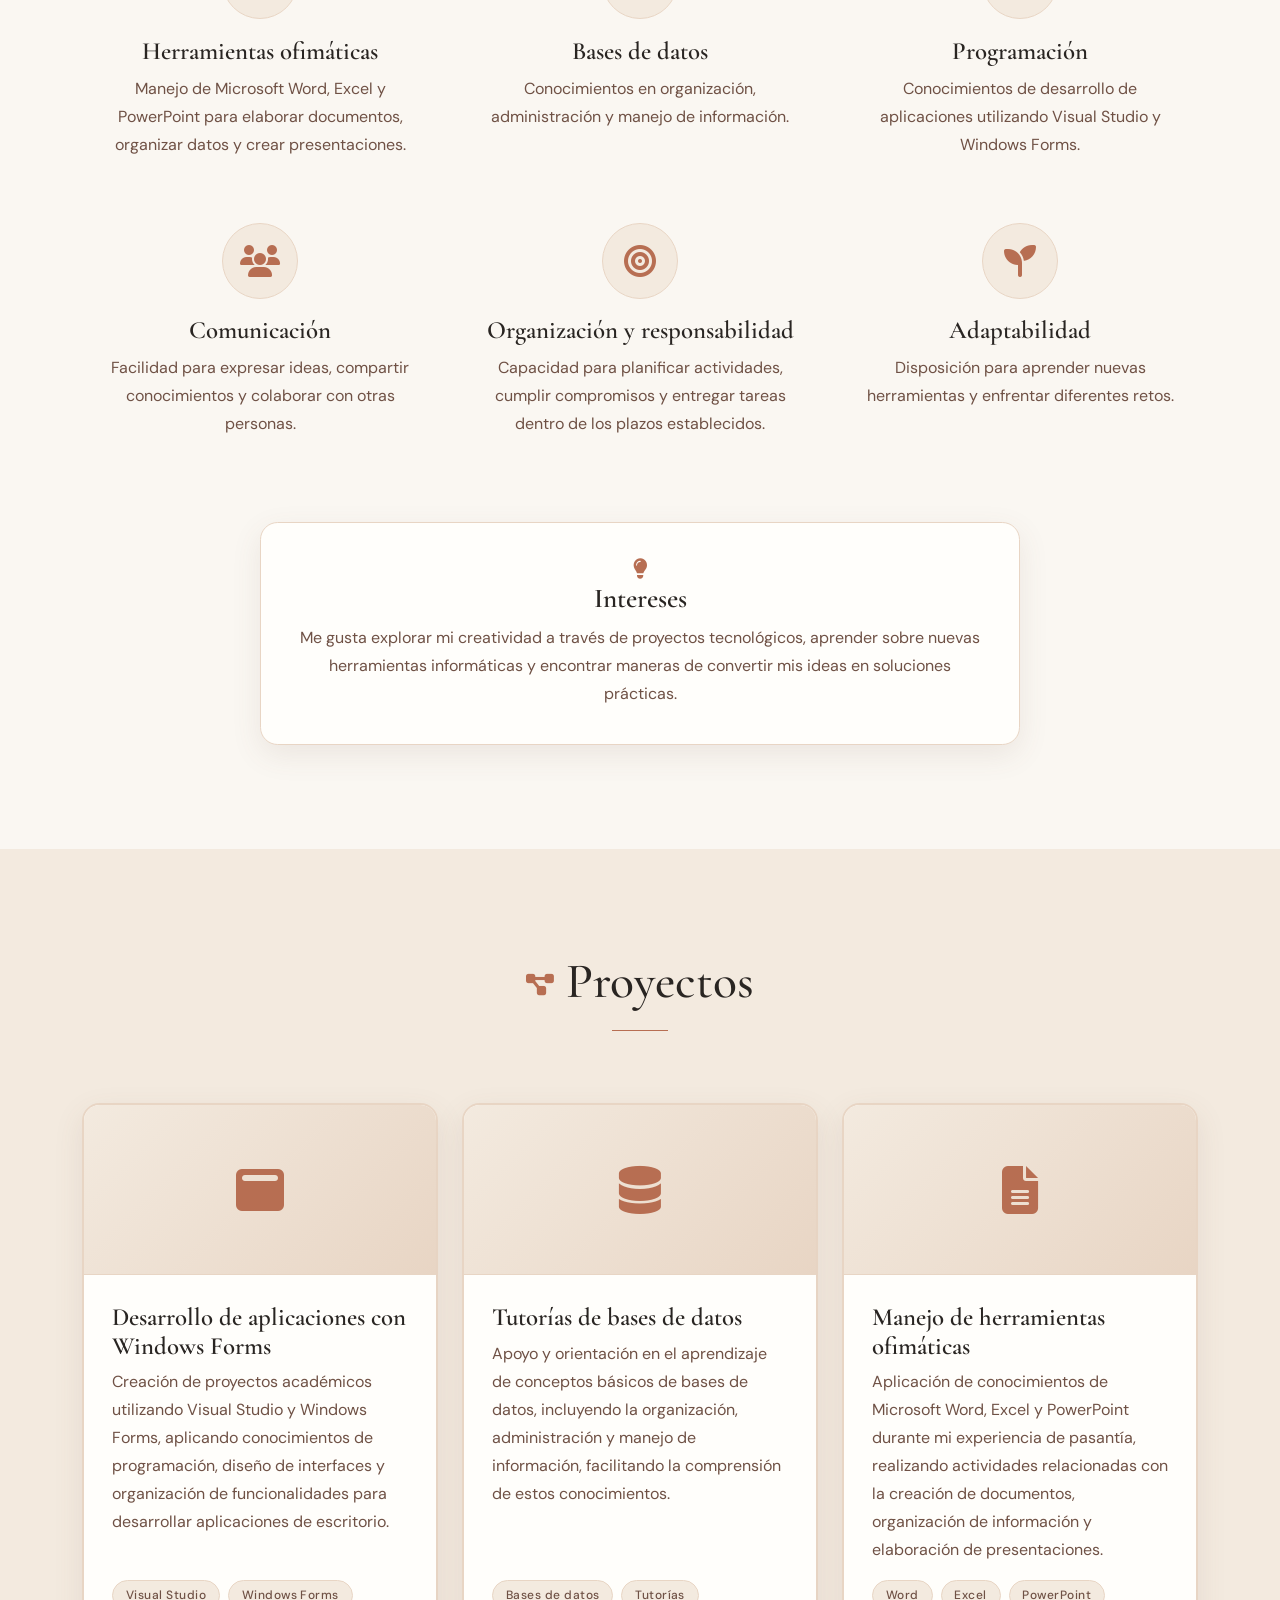
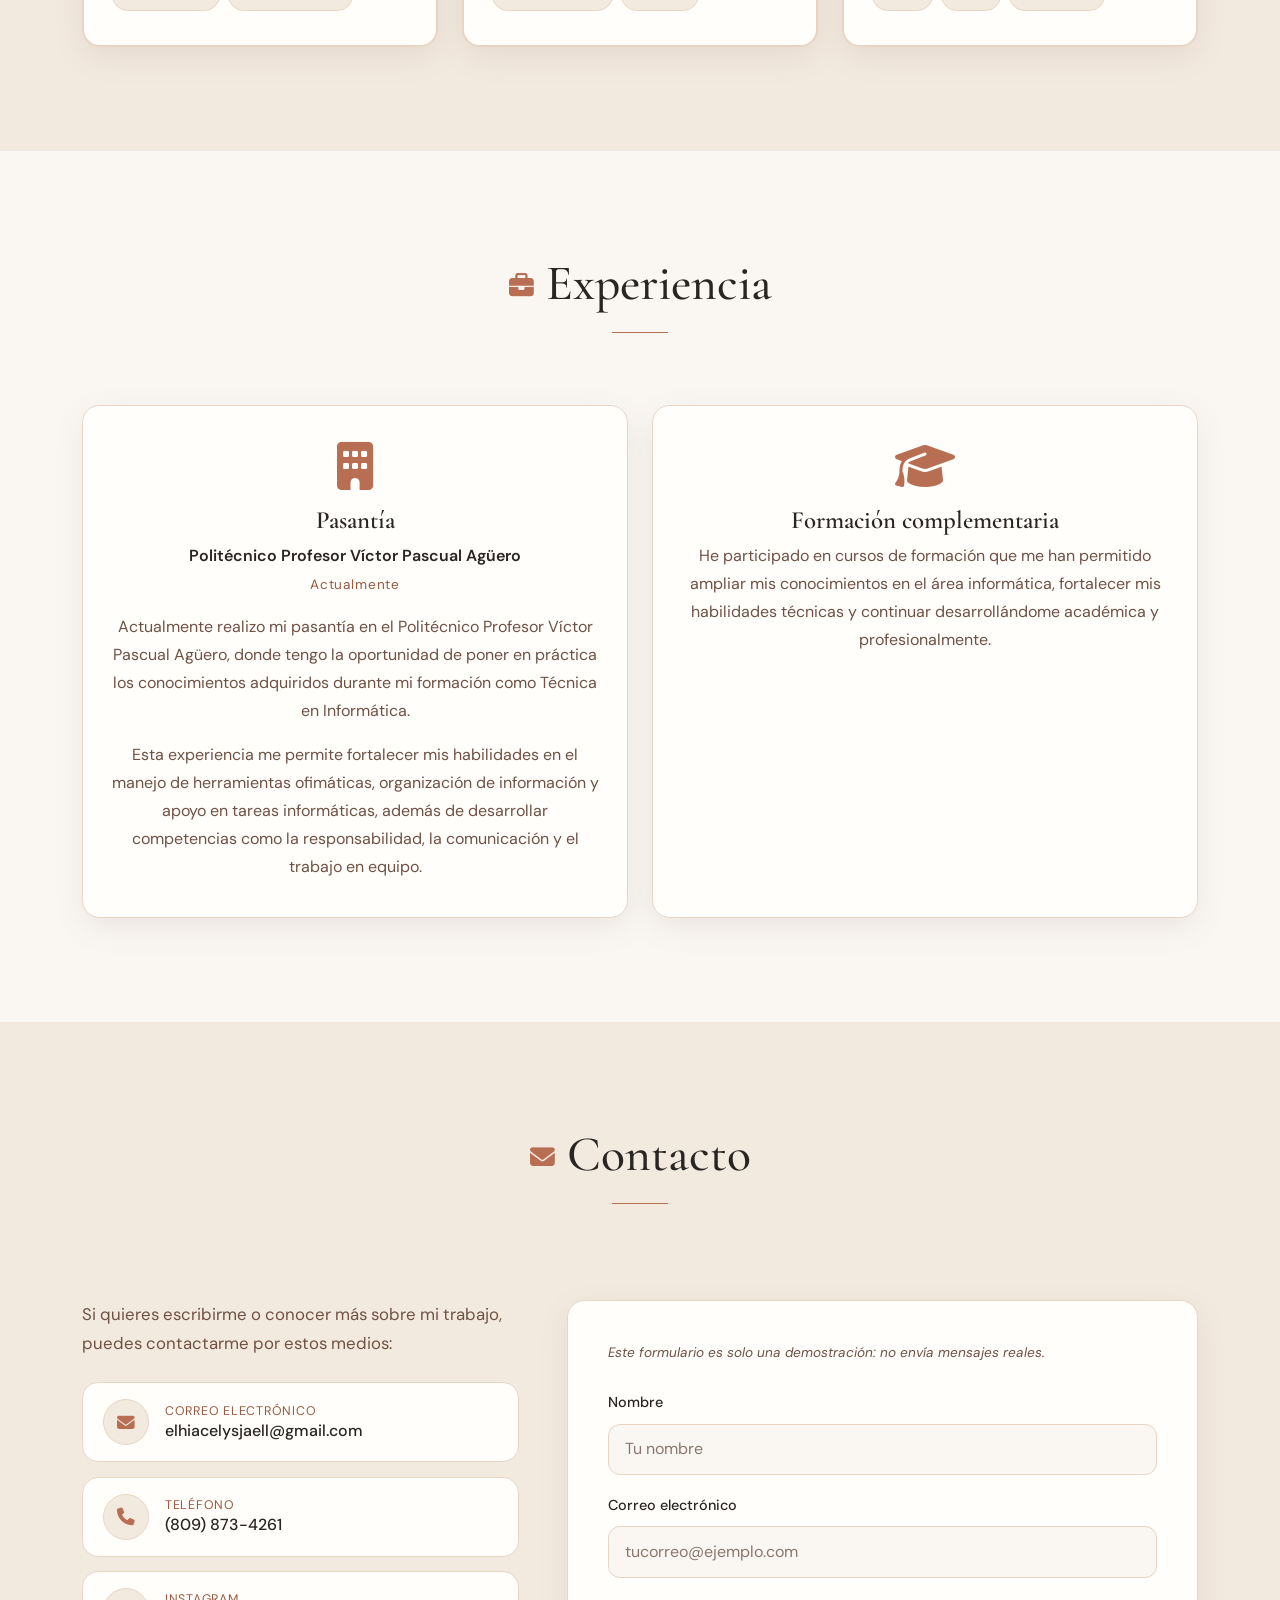
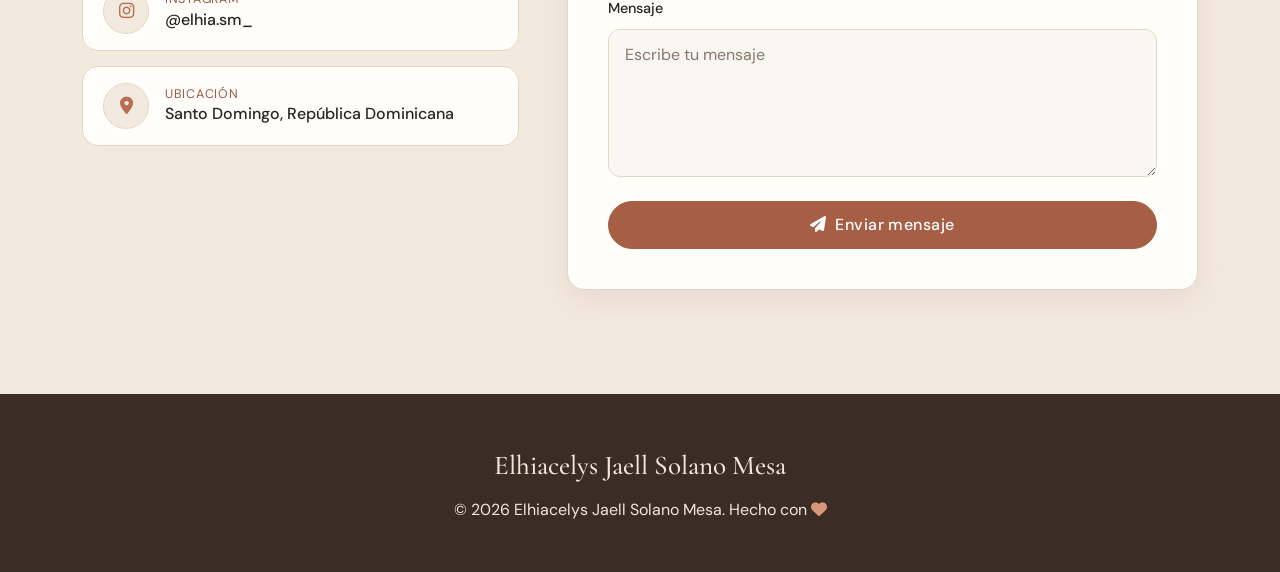
==== commit e04b7b31: "Update index.html" ====
--- a/index.html
+++ b/index.html
@@ -623,7 +623,7 @@
       <div class="container">
         <p class="footer-brand">Elhiacelys Jaell Solano Mesa</p>
         <p class="mb-0">
-          © 2025 Elhiacelys Jaell Solano Mesa. Hecho con
+          © 2026 Elhiacelys Jaell Solano Mesa. Hecho con
           <i class="fa-solid fa-heart" aria-label="amor"></i>
         </p>
       </div>
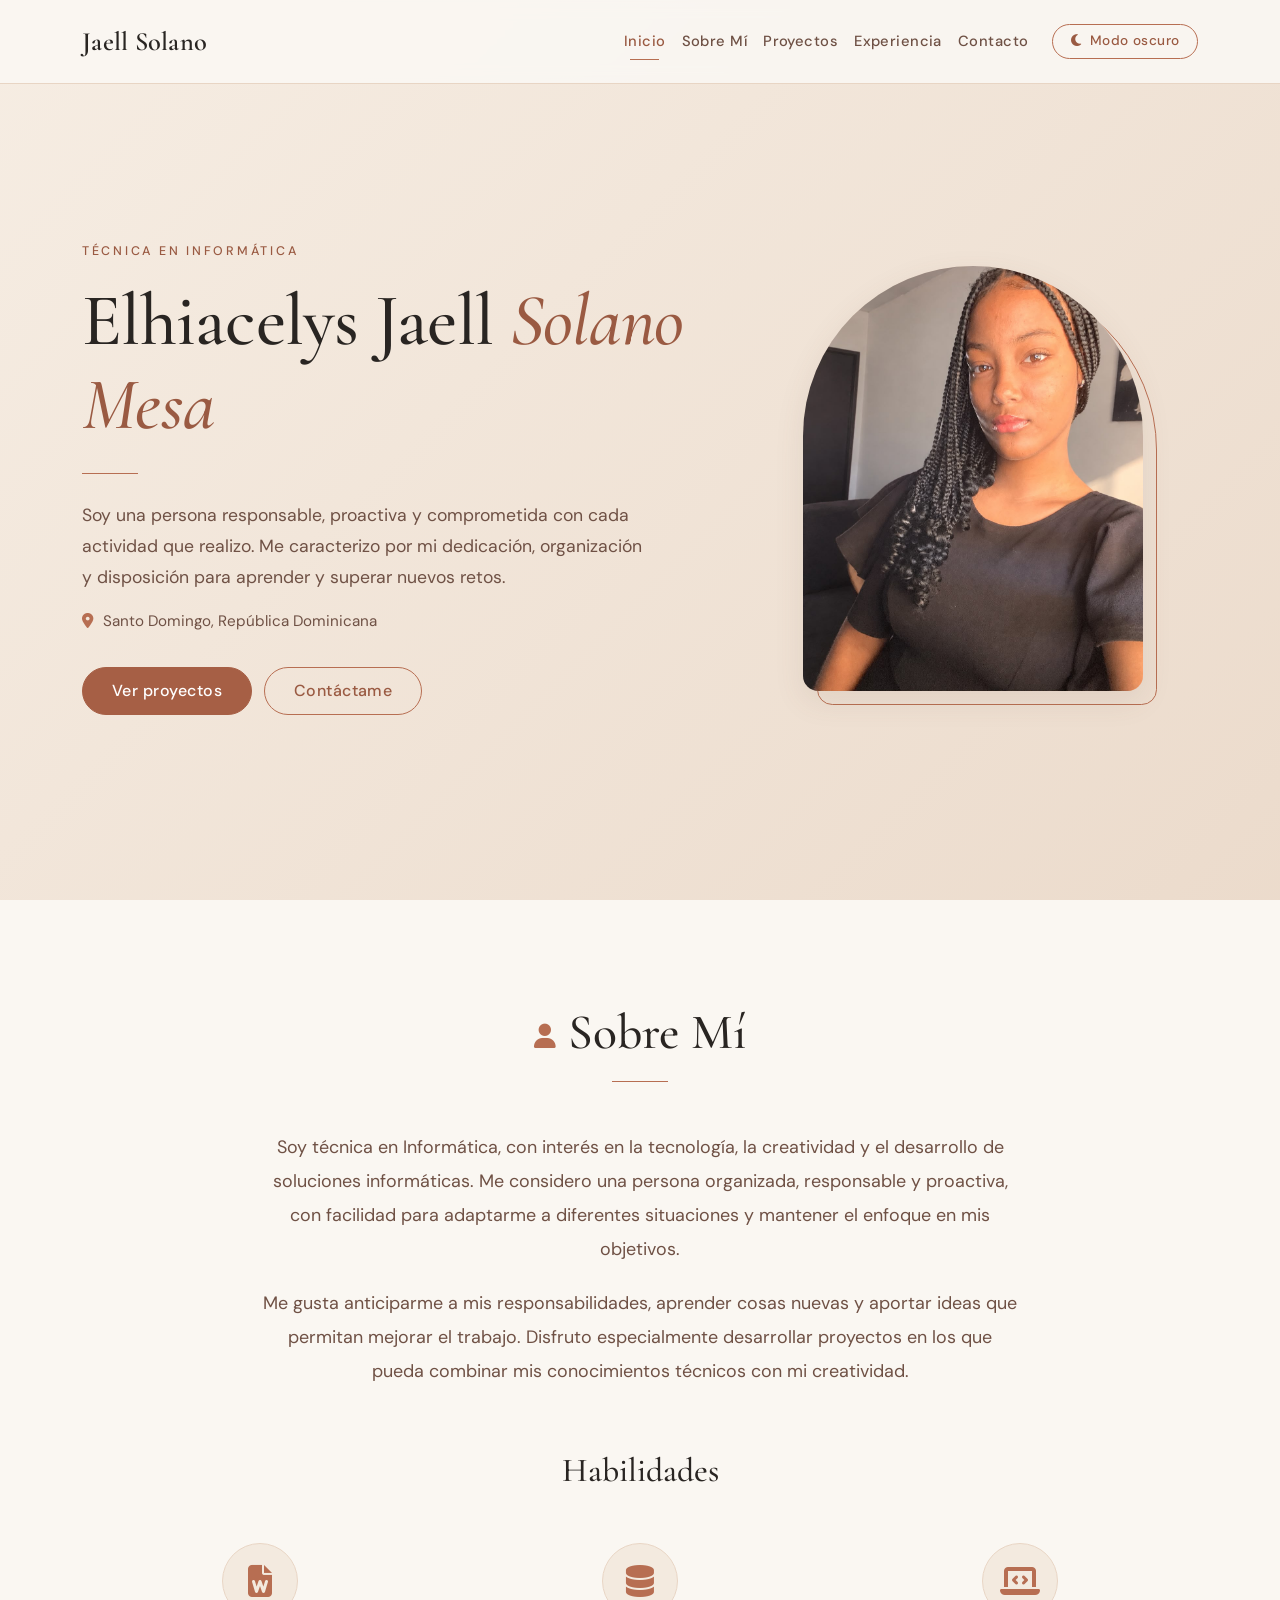
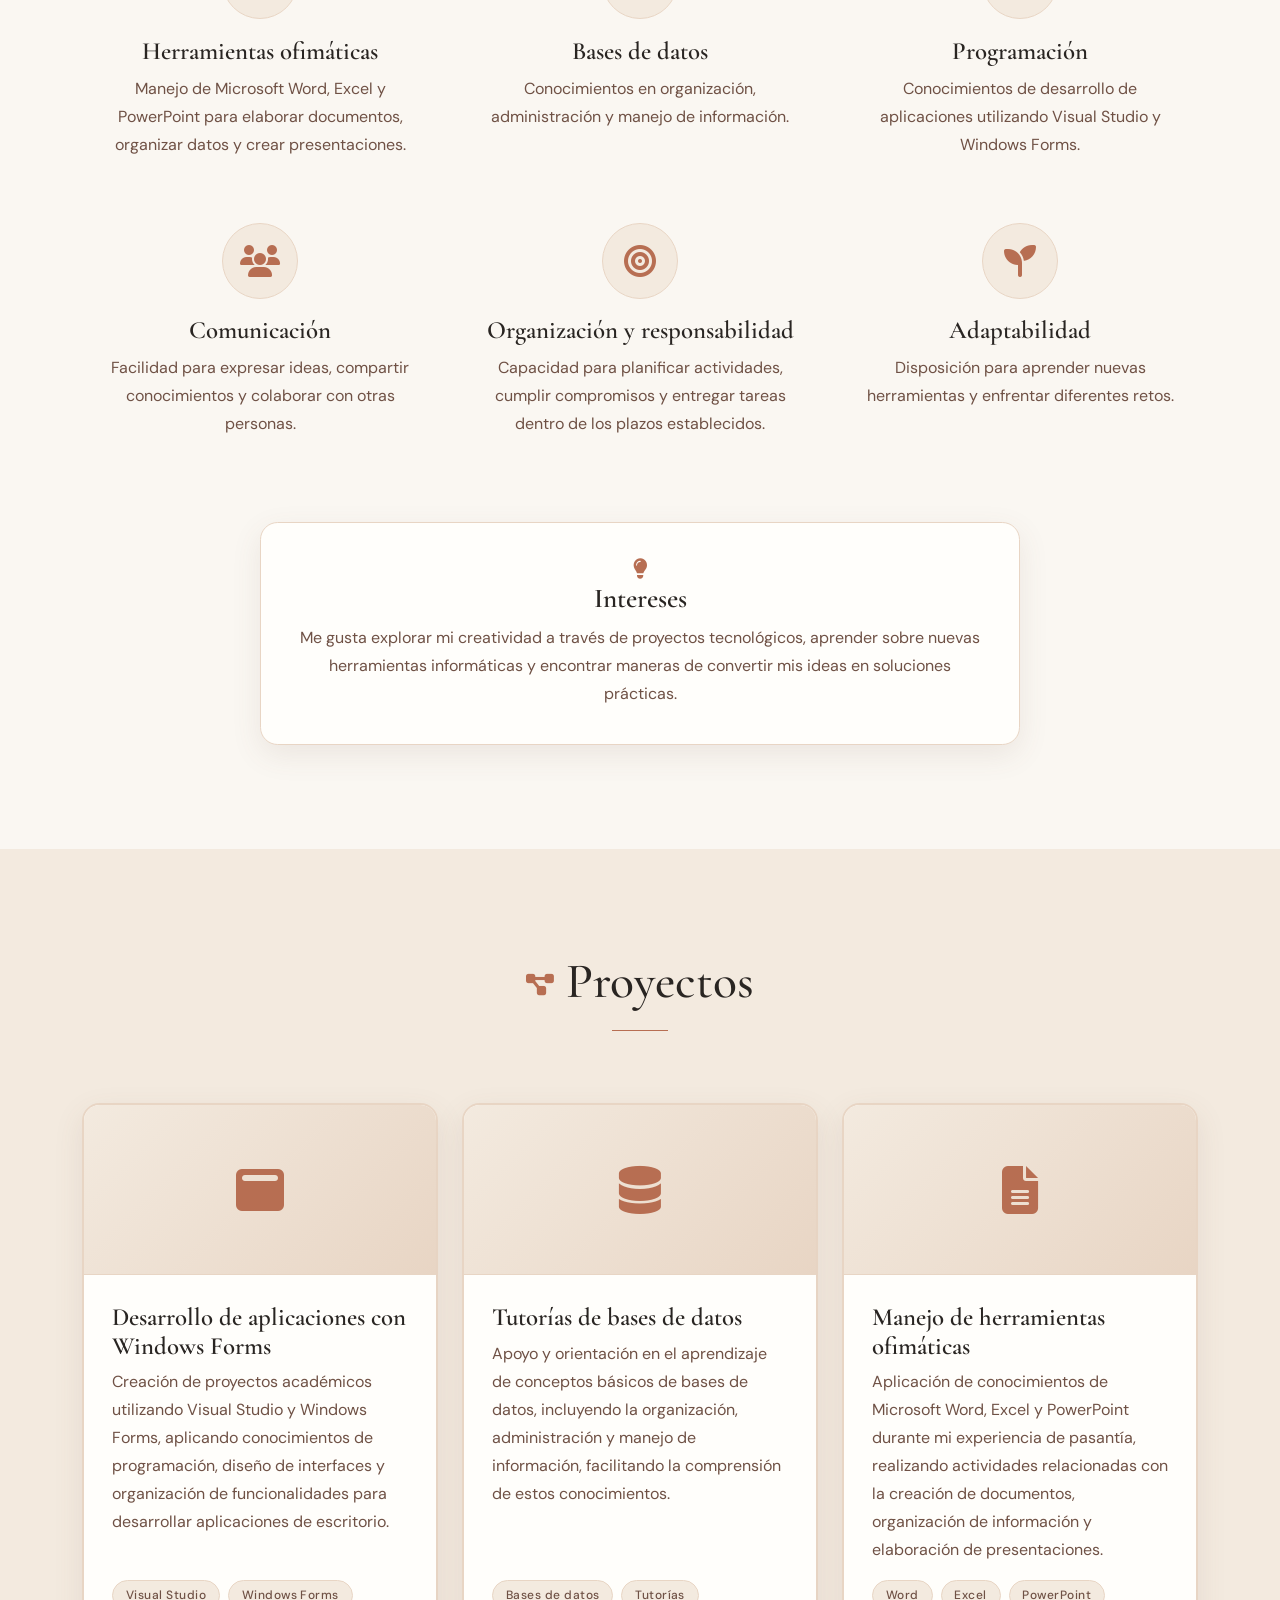
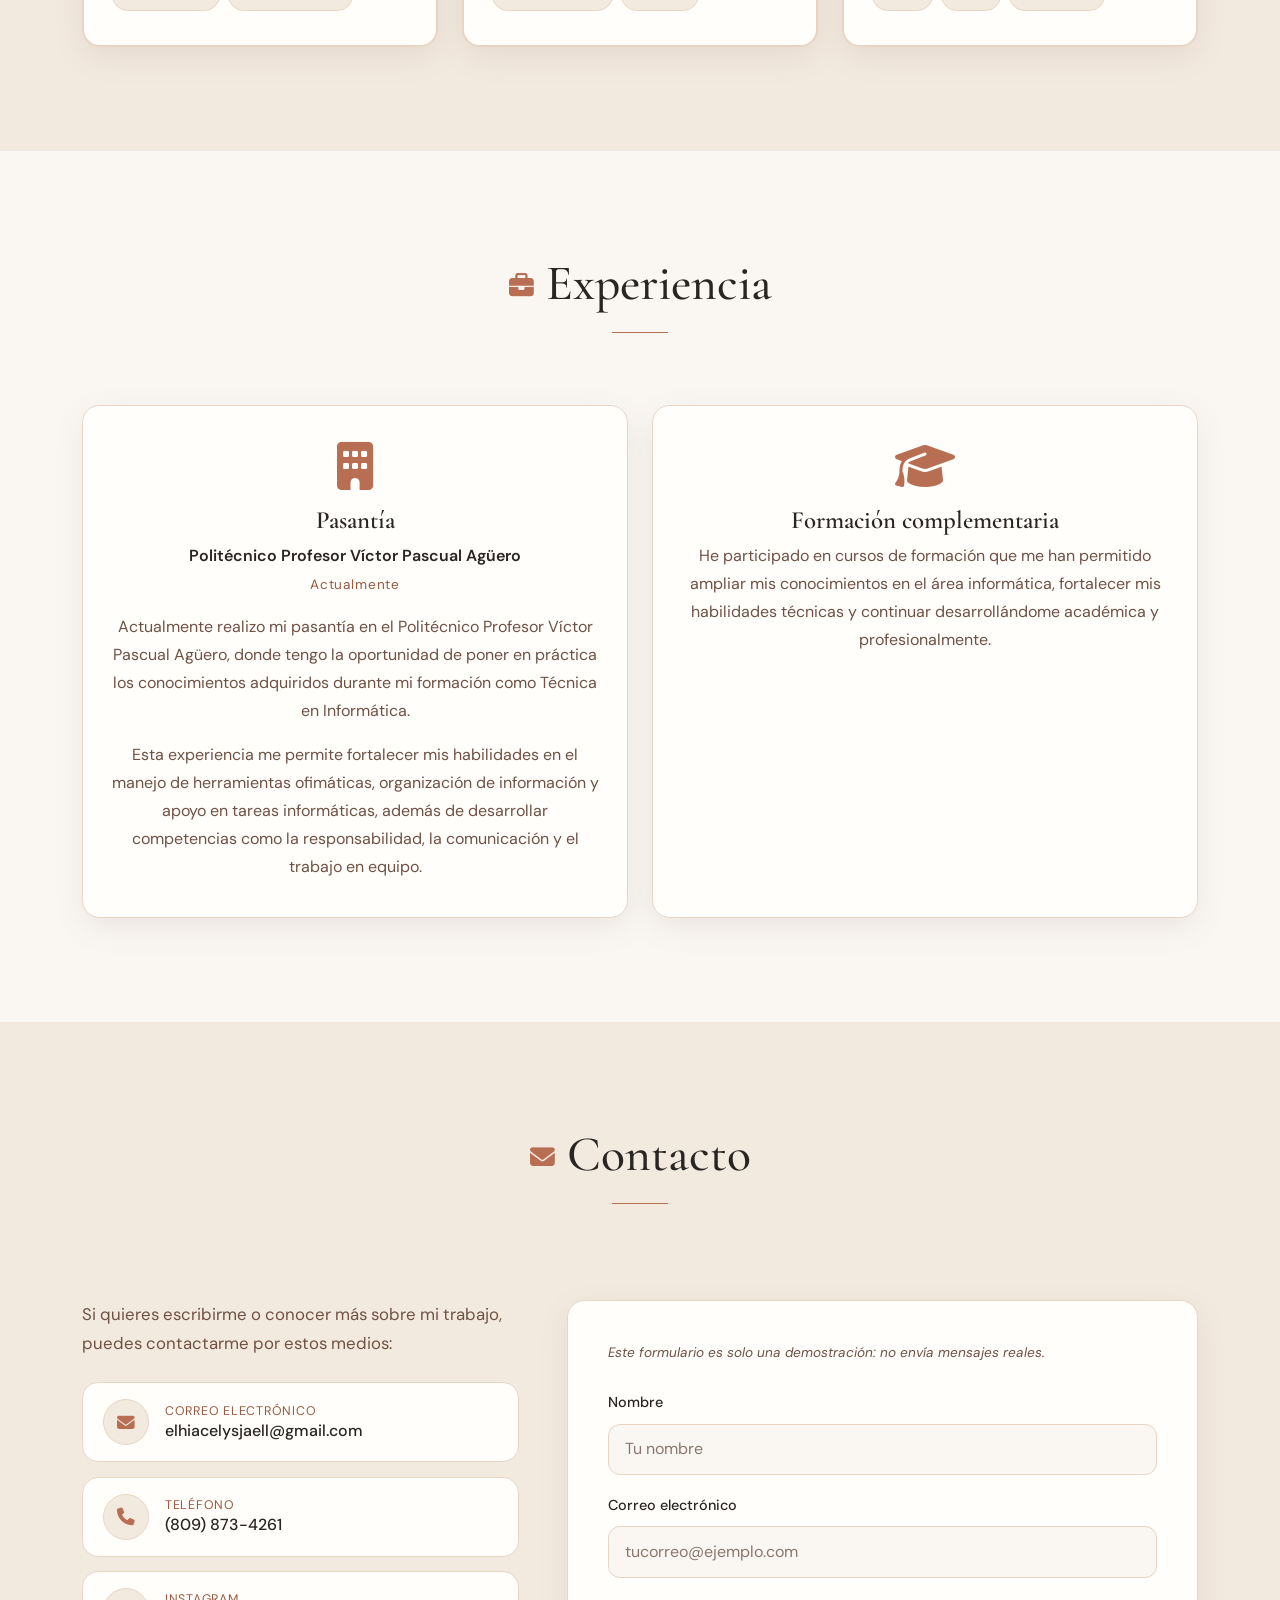
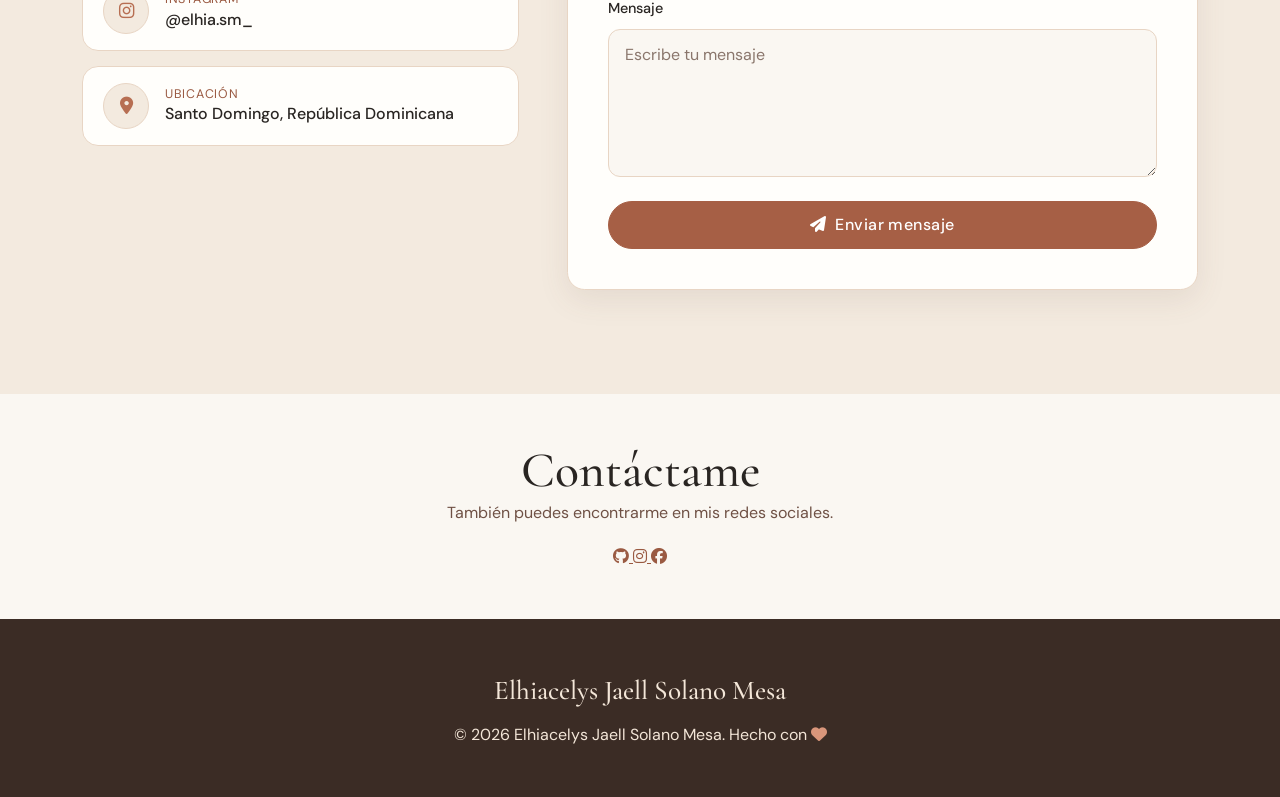
==== commit fcdb446b: "Update index.html" ====
--- a/index.html
+++ b/index.html
@@ -618,6 +618,34 @@
       </section>
     </main>
 
+    <!-- REDES SOCIALES -->
+<section class="social-section text-center py-5">
+    <div class="container">
+        <h2 class="section-title">Contáctame</h2>
+        <p>También puedes encontrarme en mis redes sociales.</p>
+
+        <div class="social-links">
+            <a href="https://github.com/elhiacelysjaell-crypto"
+               target="_blank" rel="noopener noreferrer"
+               aria-label="GitHub">
+                <i class="fa-brands fa-github"></i>
+            </a>
+
+            <a href="https://www.instagram.com/elhia.sm_/"
+               target="_blank" rel="noopener noreferrer"
+               aria-label="Instagram">
+                <i class="fa-brands fa-instagram"></i>
+            </a>
+
+            <a href="https://www.facebook.com/elias.solanorossi"
+               target="_blank" rel="noopener noreferrer"
+               aria-label="Facebook">
+                <i class="fa-brands fa-facebook"></i>
+            </a>
+        </div>
+    </div>
+</section>
+
     <!-- FOOTER -->
     <footer class="site-footer text-center">
       <div class="container">
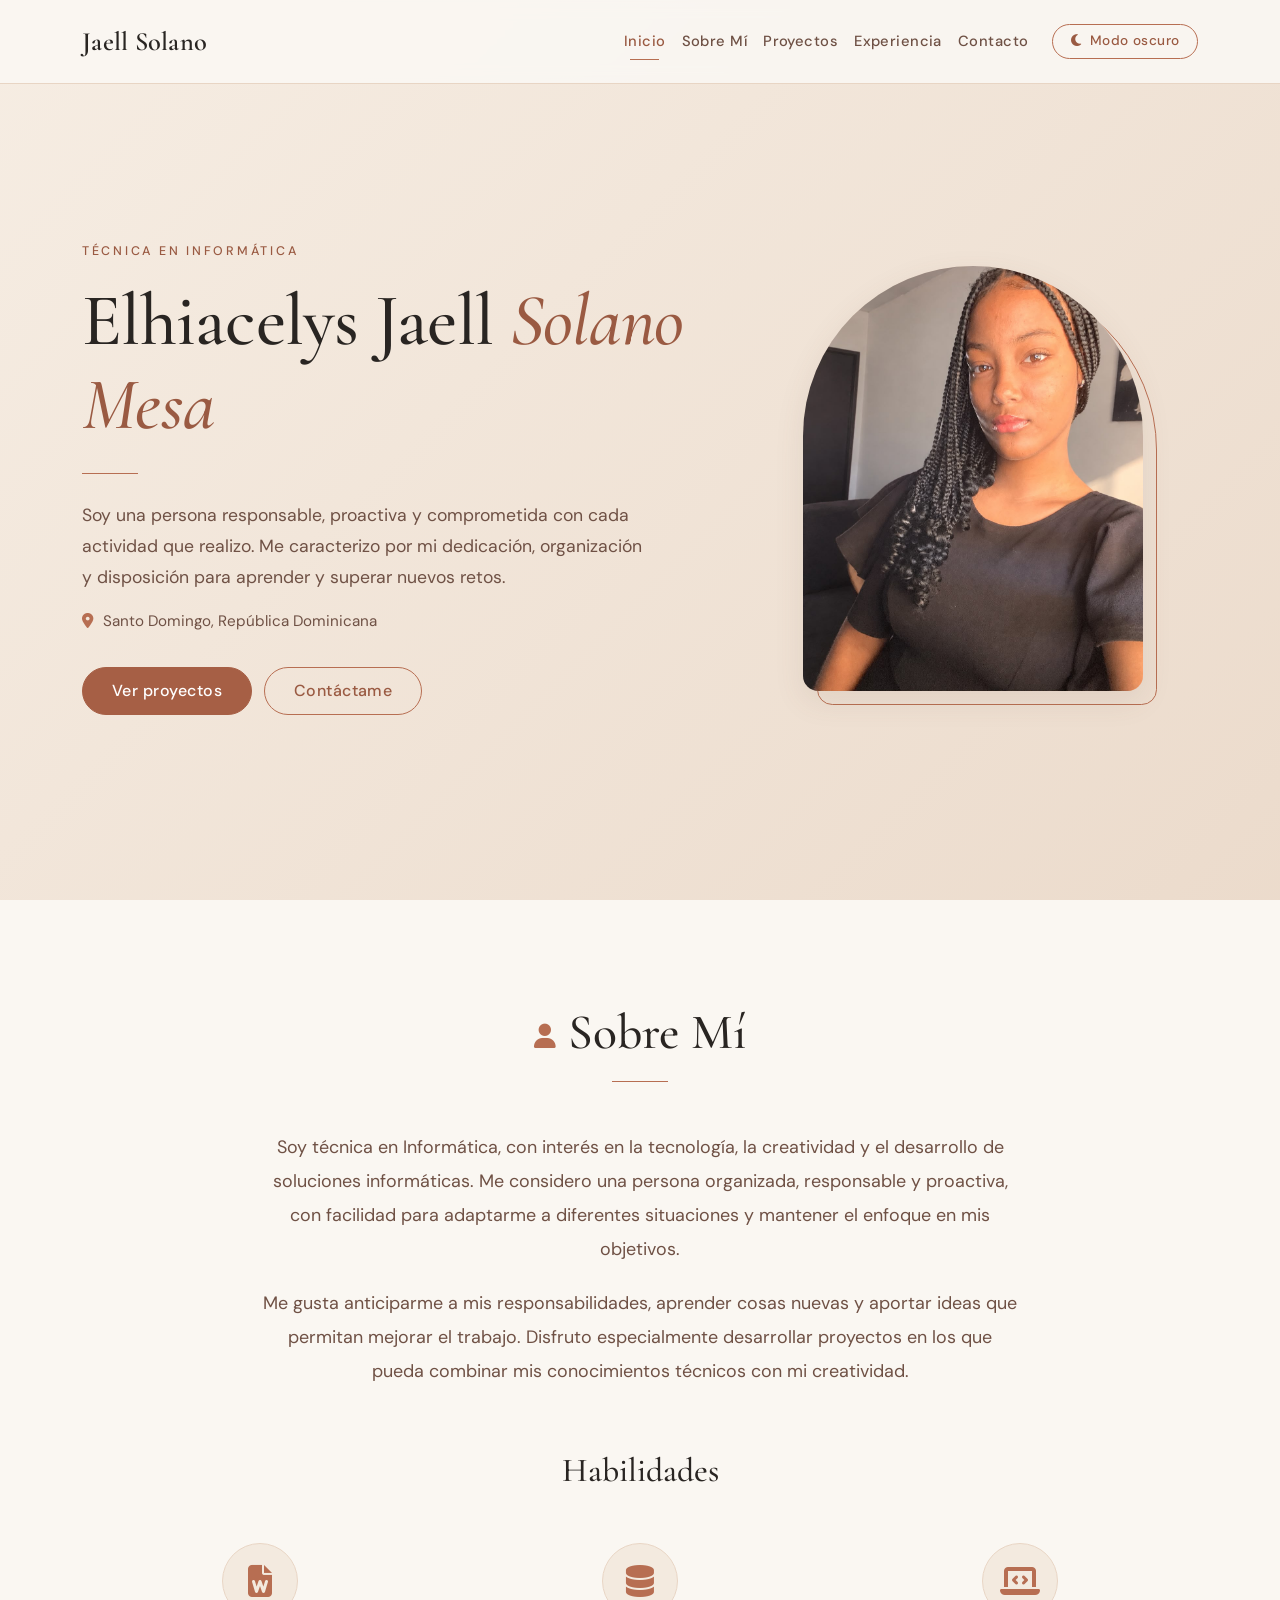
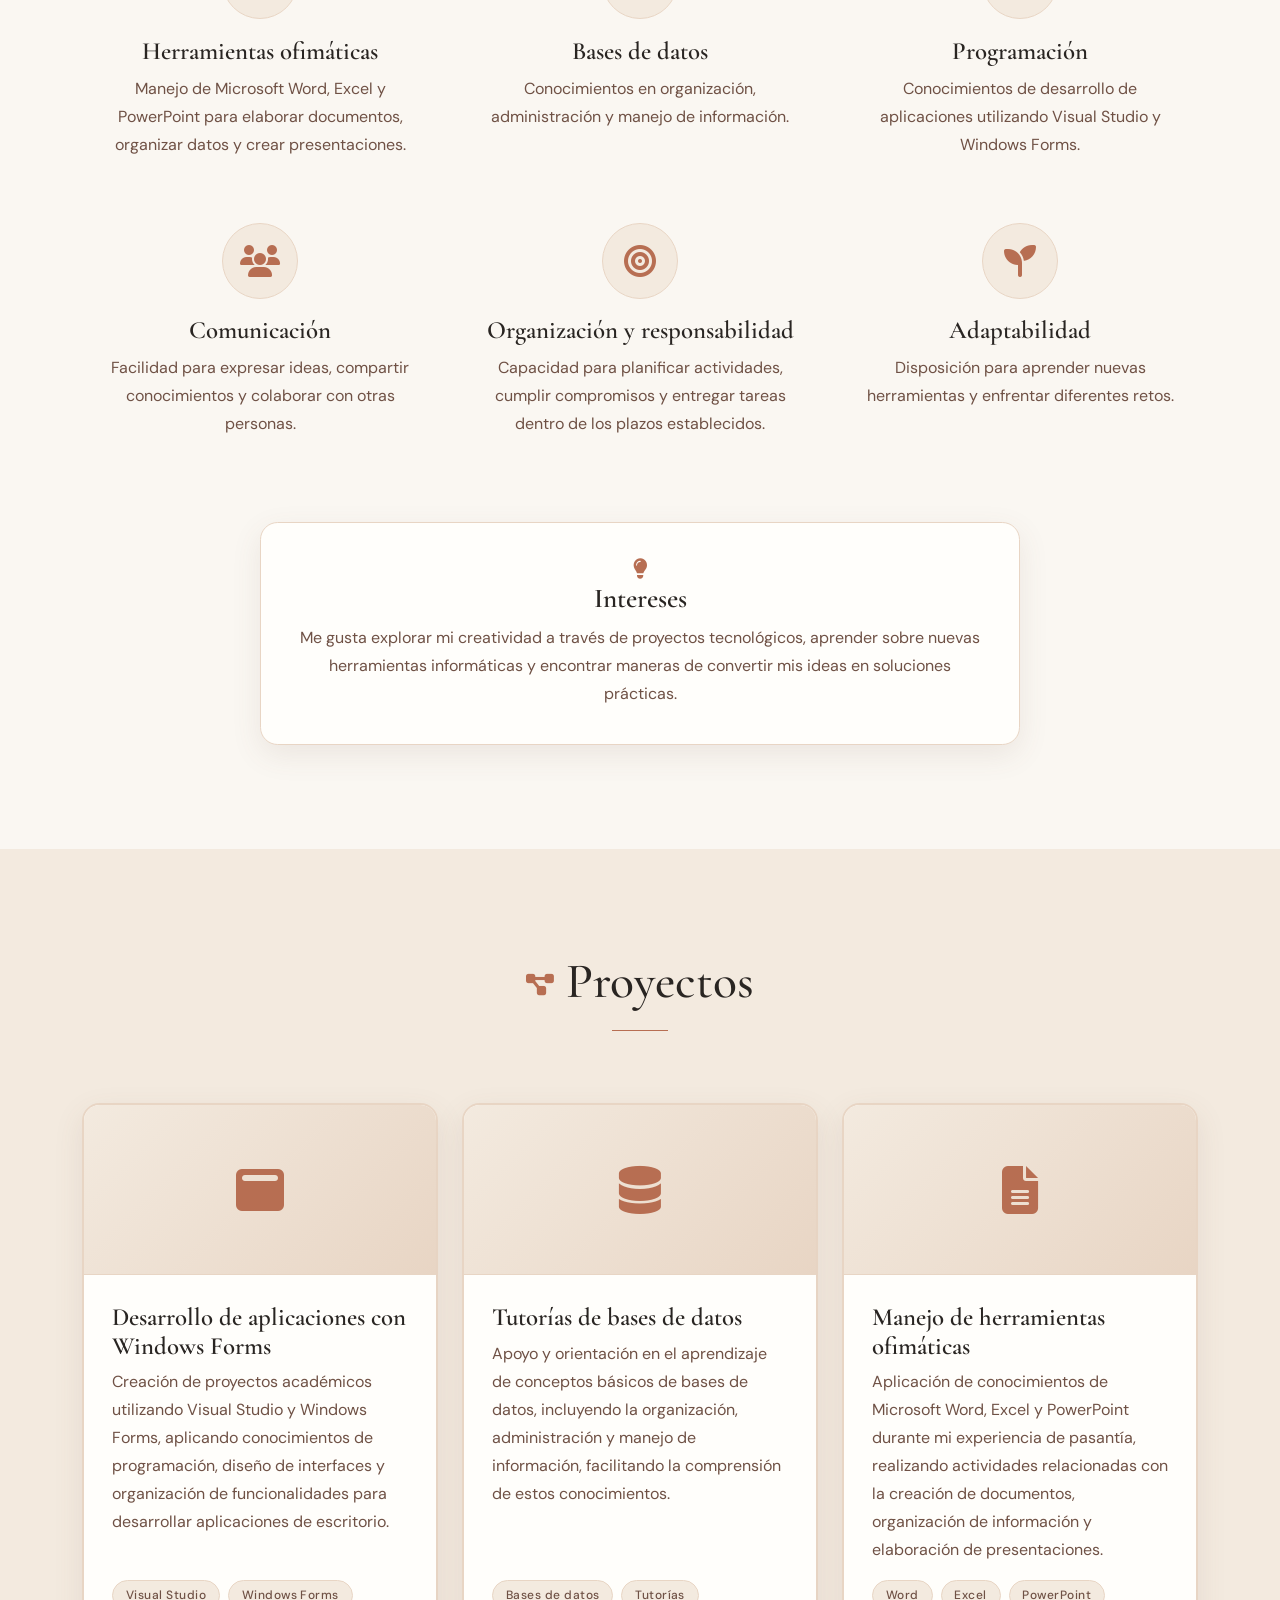
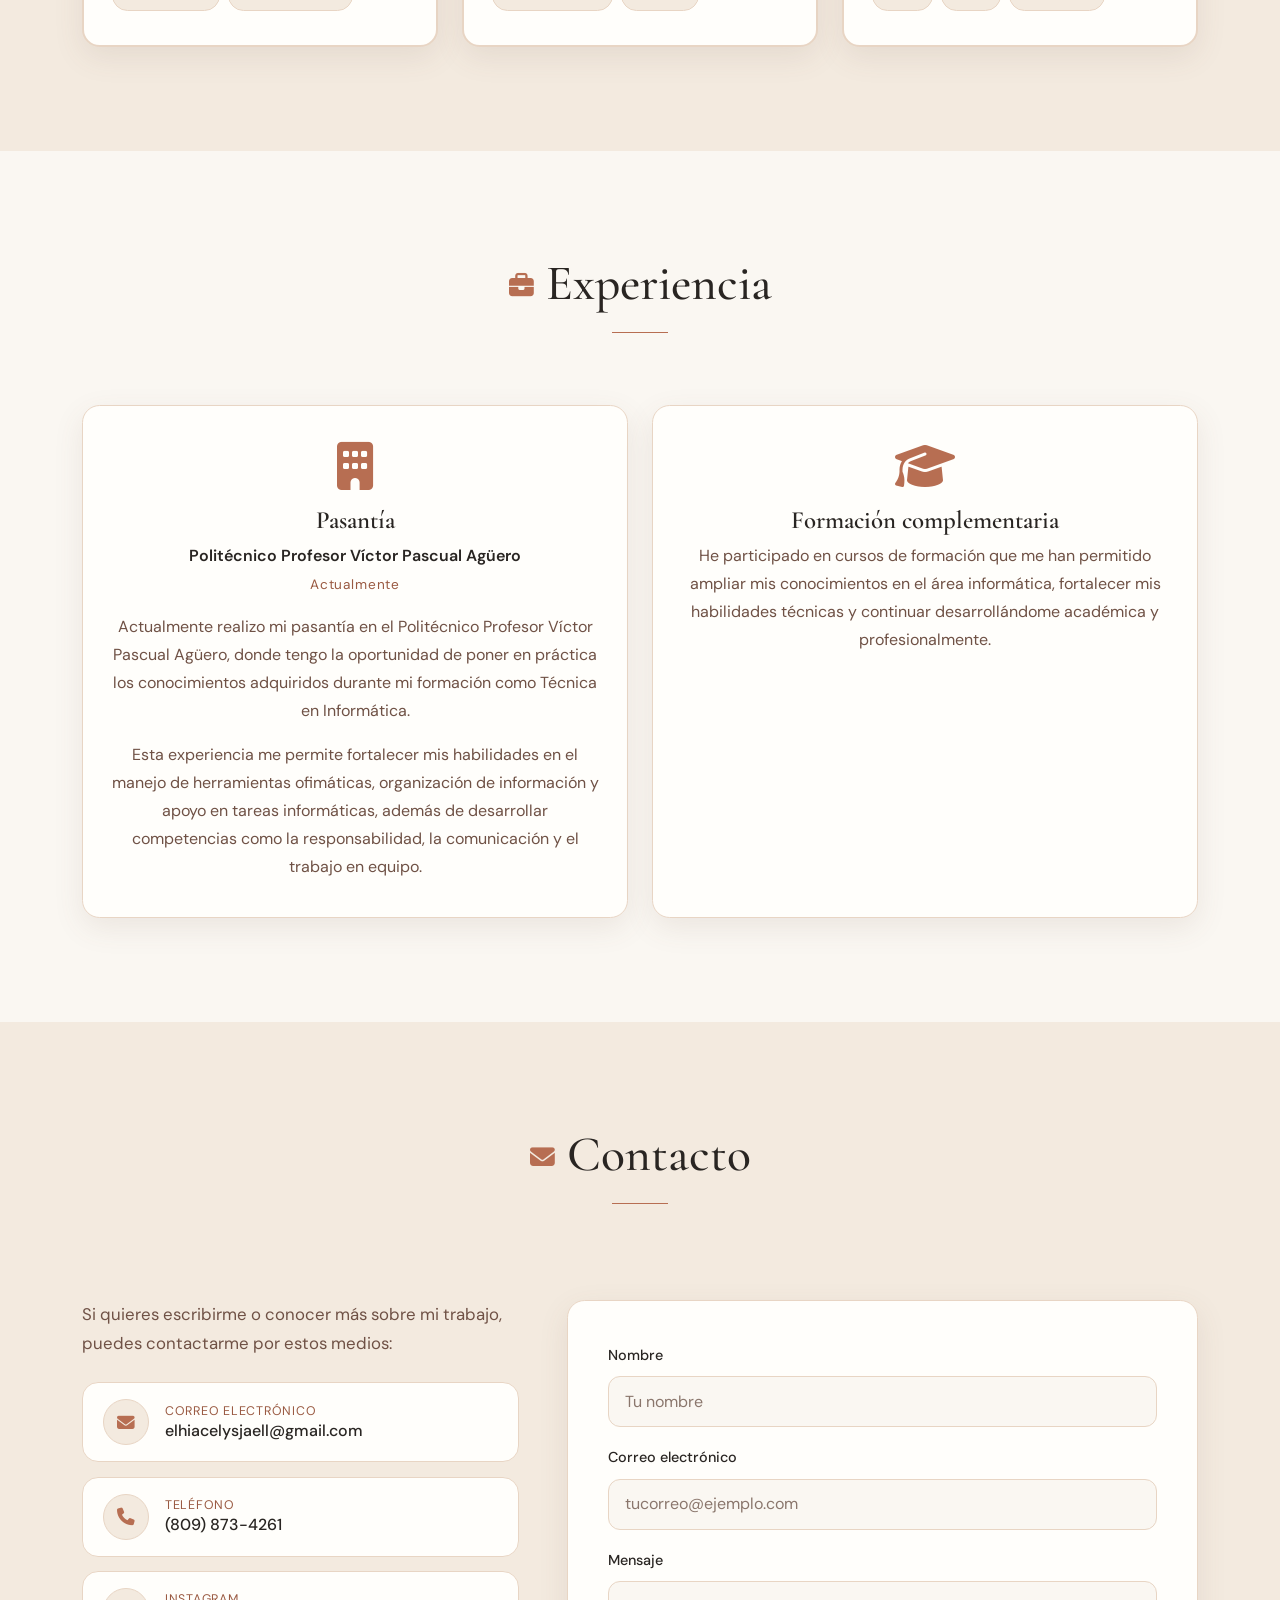
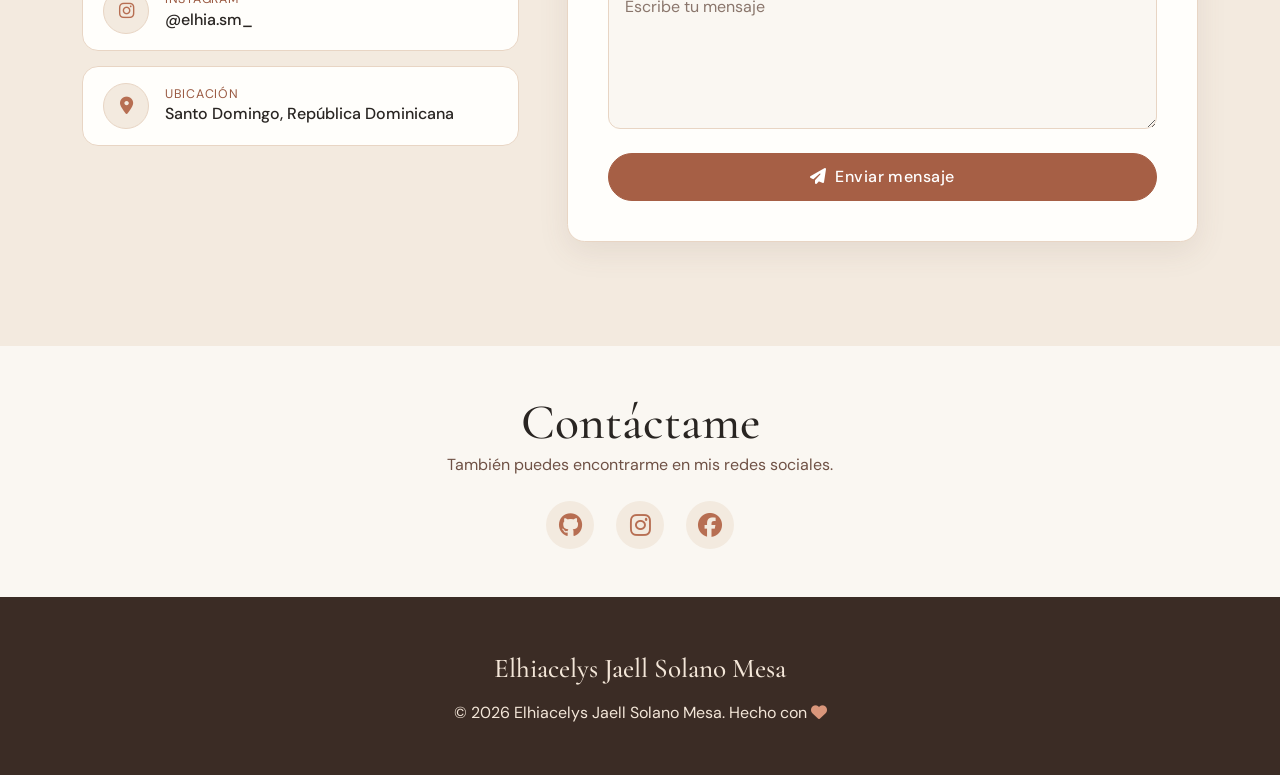
==== commit 80a07f44: "Update index.html" ====
--- a/index.html
+++ b/index.html
@@ -548,10 +548,7 @@
                 novalidate
                 aria-label="Formulario de contacto de demostración"
               >
-                <p class="form-note">
-                  Este formulario es solo una demostración: no envía mensajes
-                  reales.
-                </p>
+                
                 <div class="mb-3">
                   <label for="nombre" class="form-label">Nombre</label>
                   <input
--- a/style.css
+++ b/style.css
@@ -933,4 +933,36 @@
         transform: none;
         transition: none;
     }
-}+}
+
+/* REDES SOCIALES */
+.social-section {
+    background: var(--page-bg);
+    color: var(--heading);
+}
+
+.social-links {
+    display: flex;
+    justify-content: center;
+    gap: 22px;
+    margin-top: 22px;
+}
+
+.social-links a {
+    display: inline-flex;
+    align-items: center;
+    justify-content: center;
+    width: 48px;
+    height: 48px;
+    border-radius: 50%;
+    background: var(--beige-soft);
+    color: var(--terracota);
+    font-size: 1.5rem;
+    text-decoration: none;
+    transition: transform 0.3s ease, background 0.3s ease;
+}
+
+.social-links a:hover {
+    transform: translateY(-5px);
+    background: var(--beige);
+}
